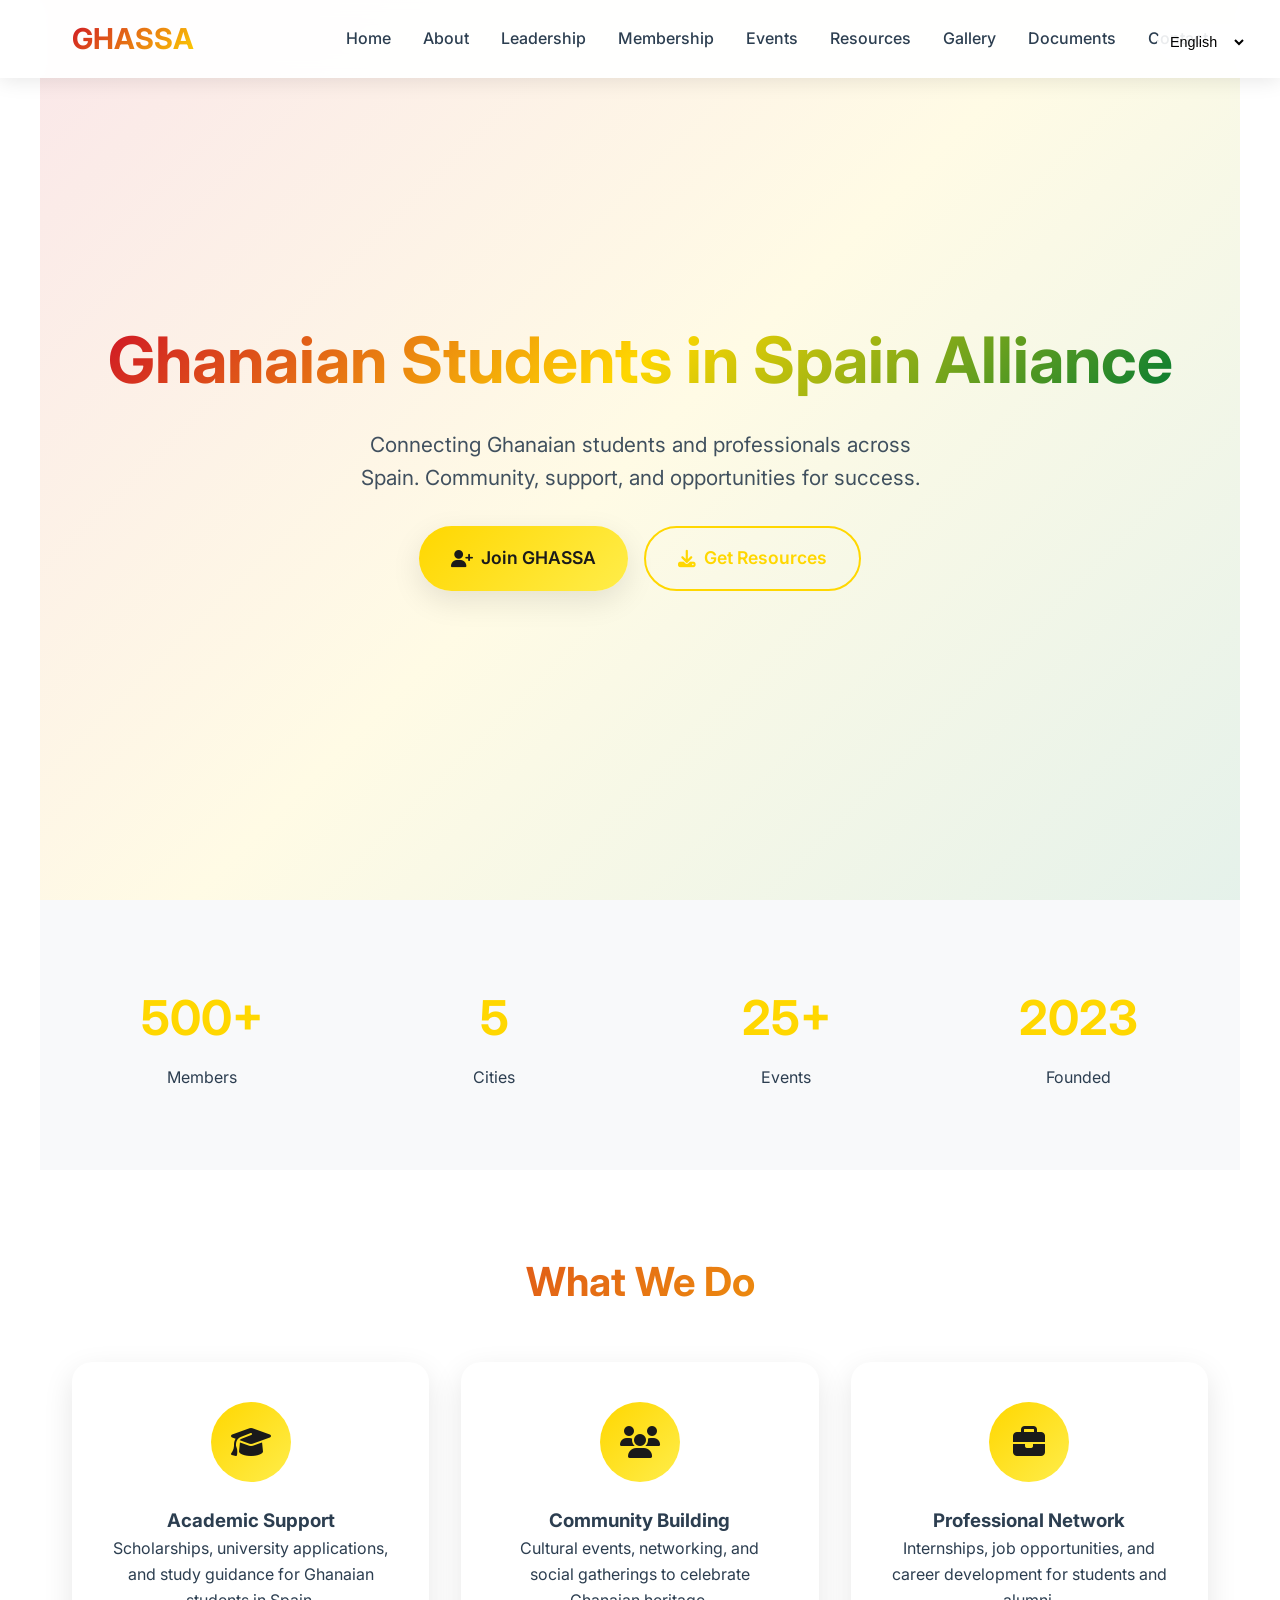
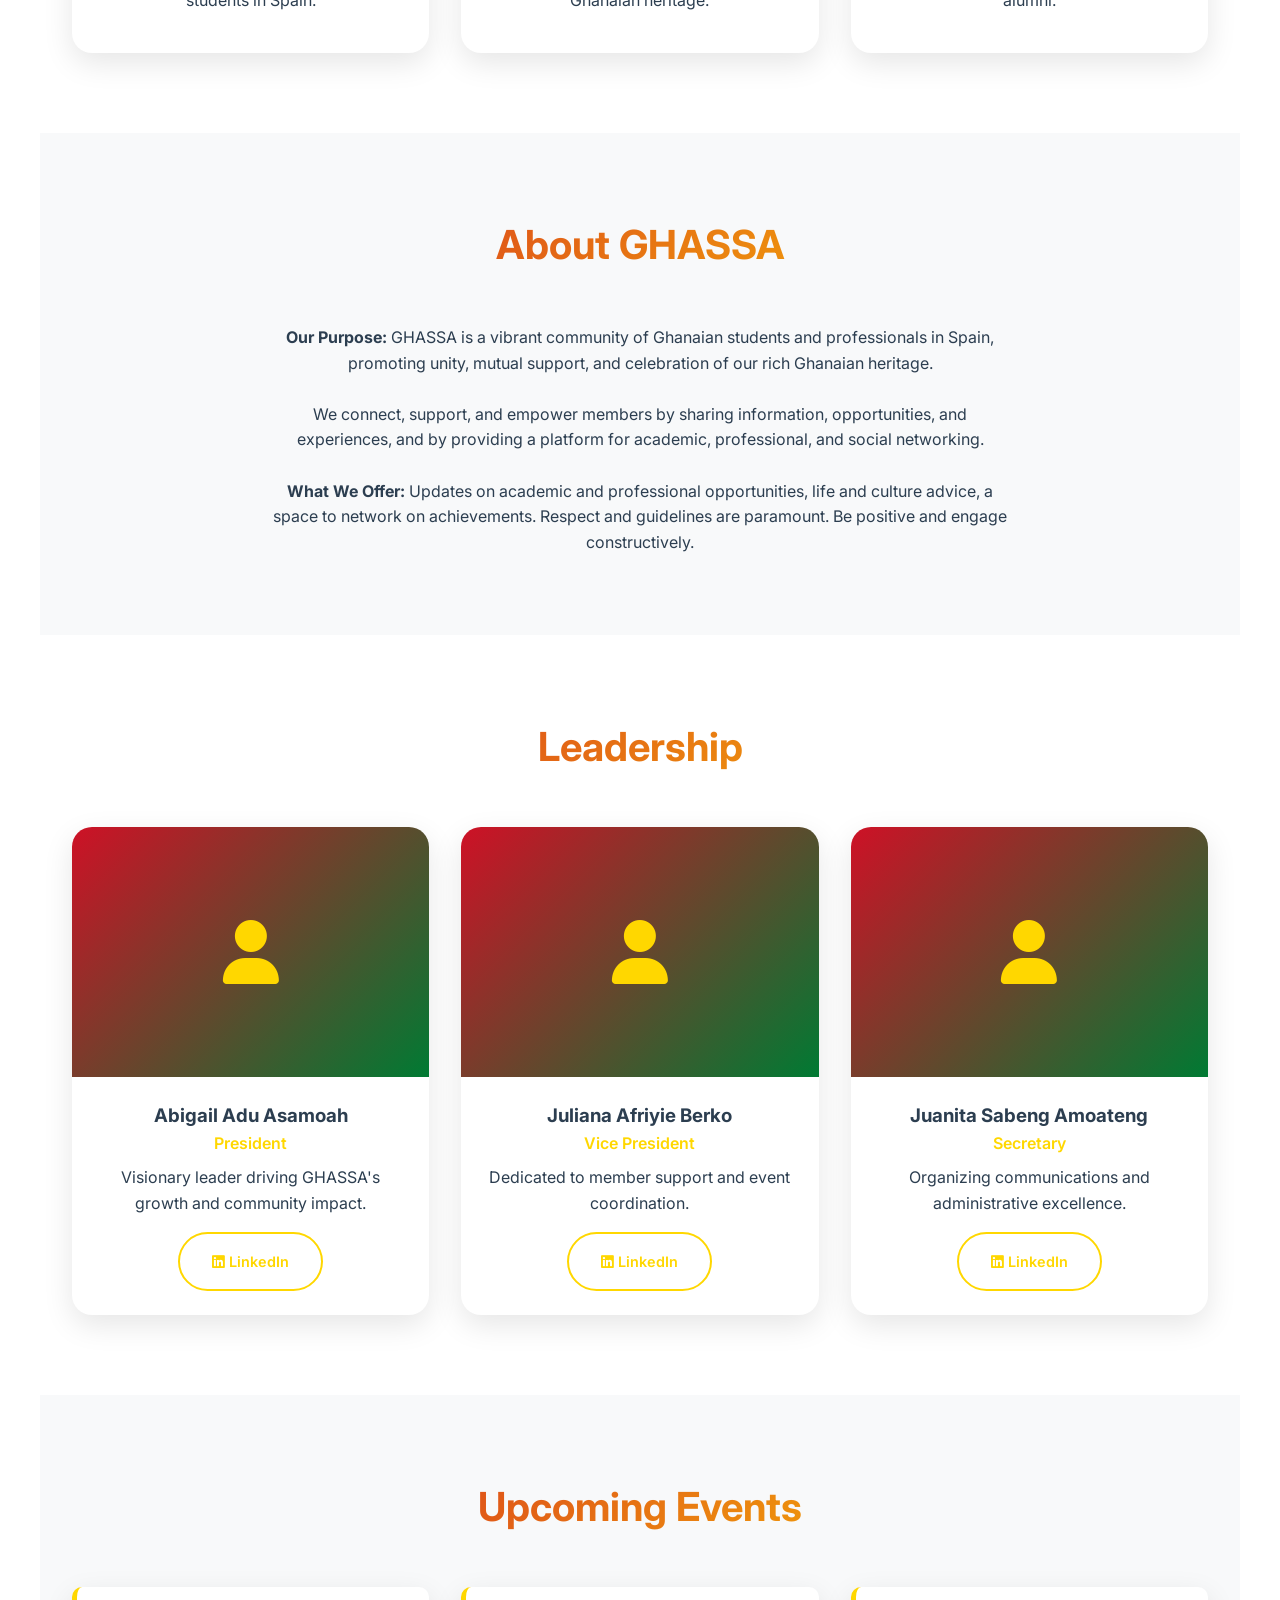
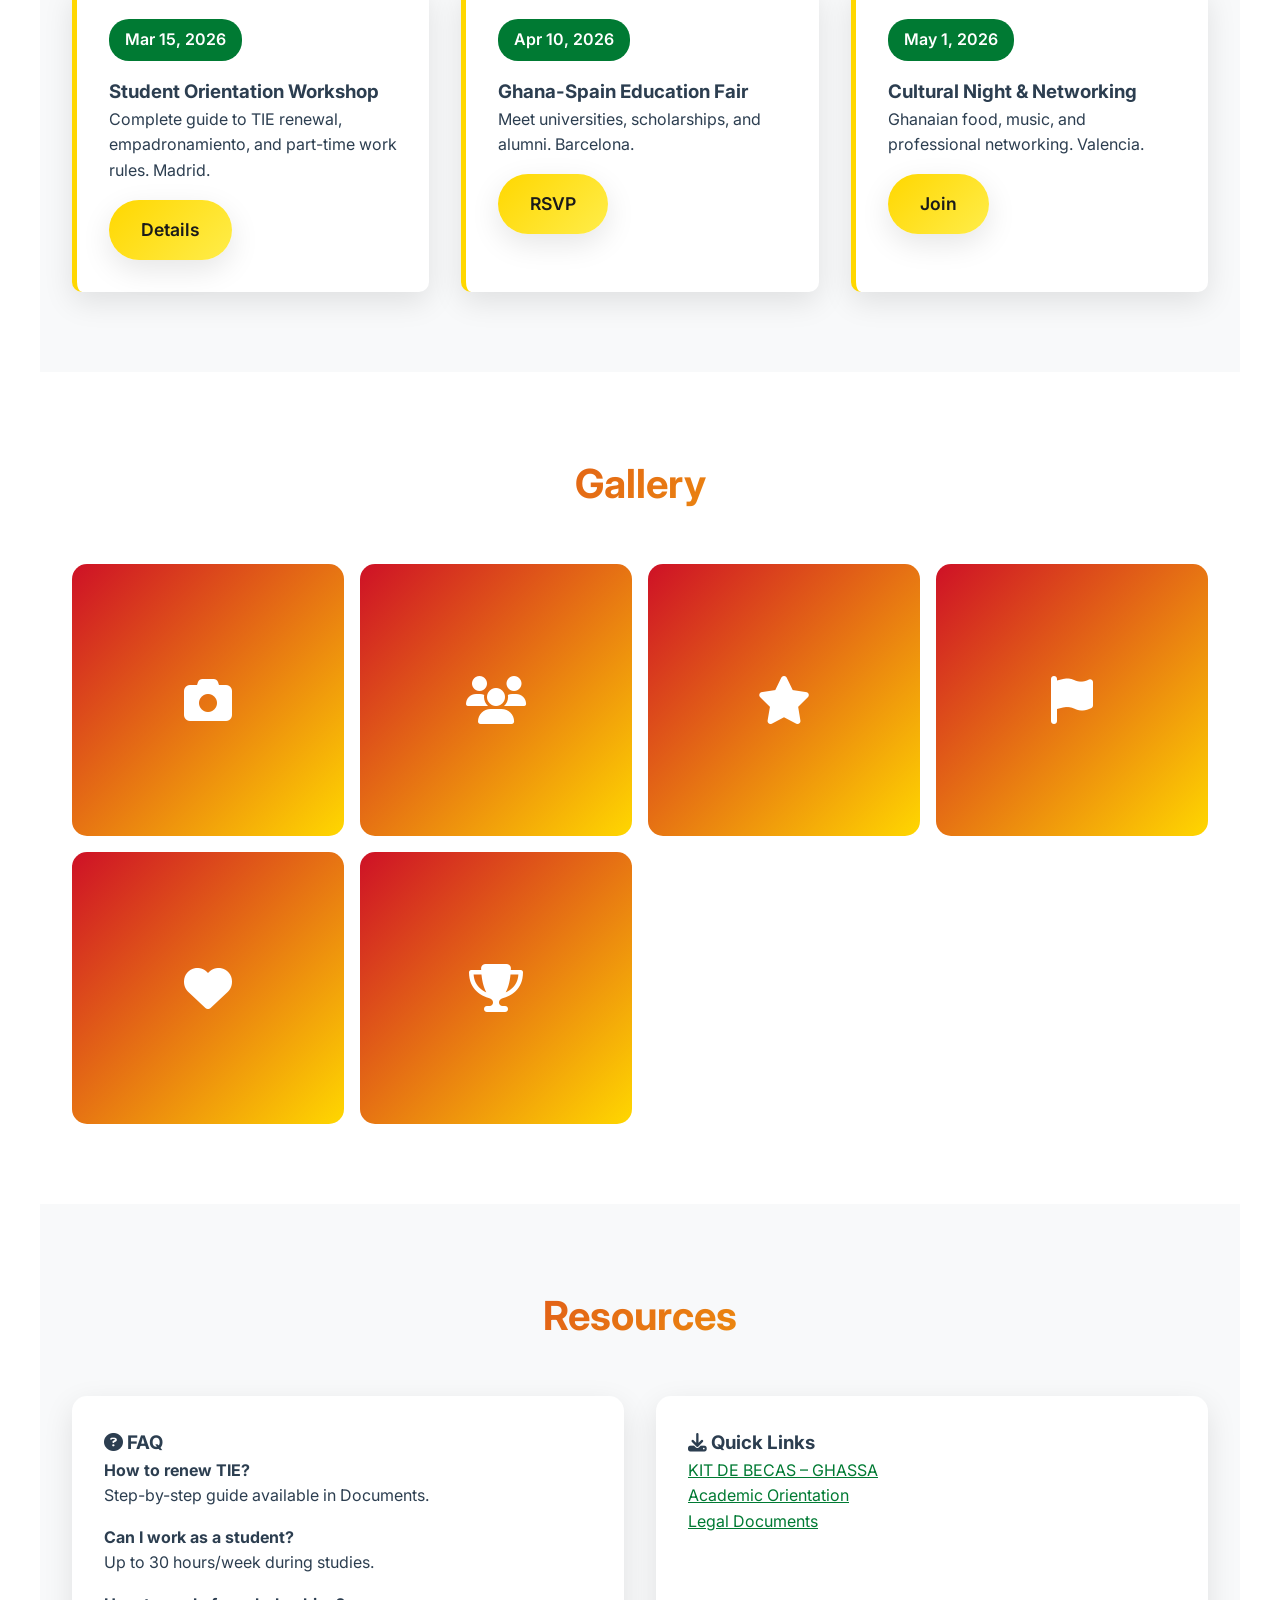
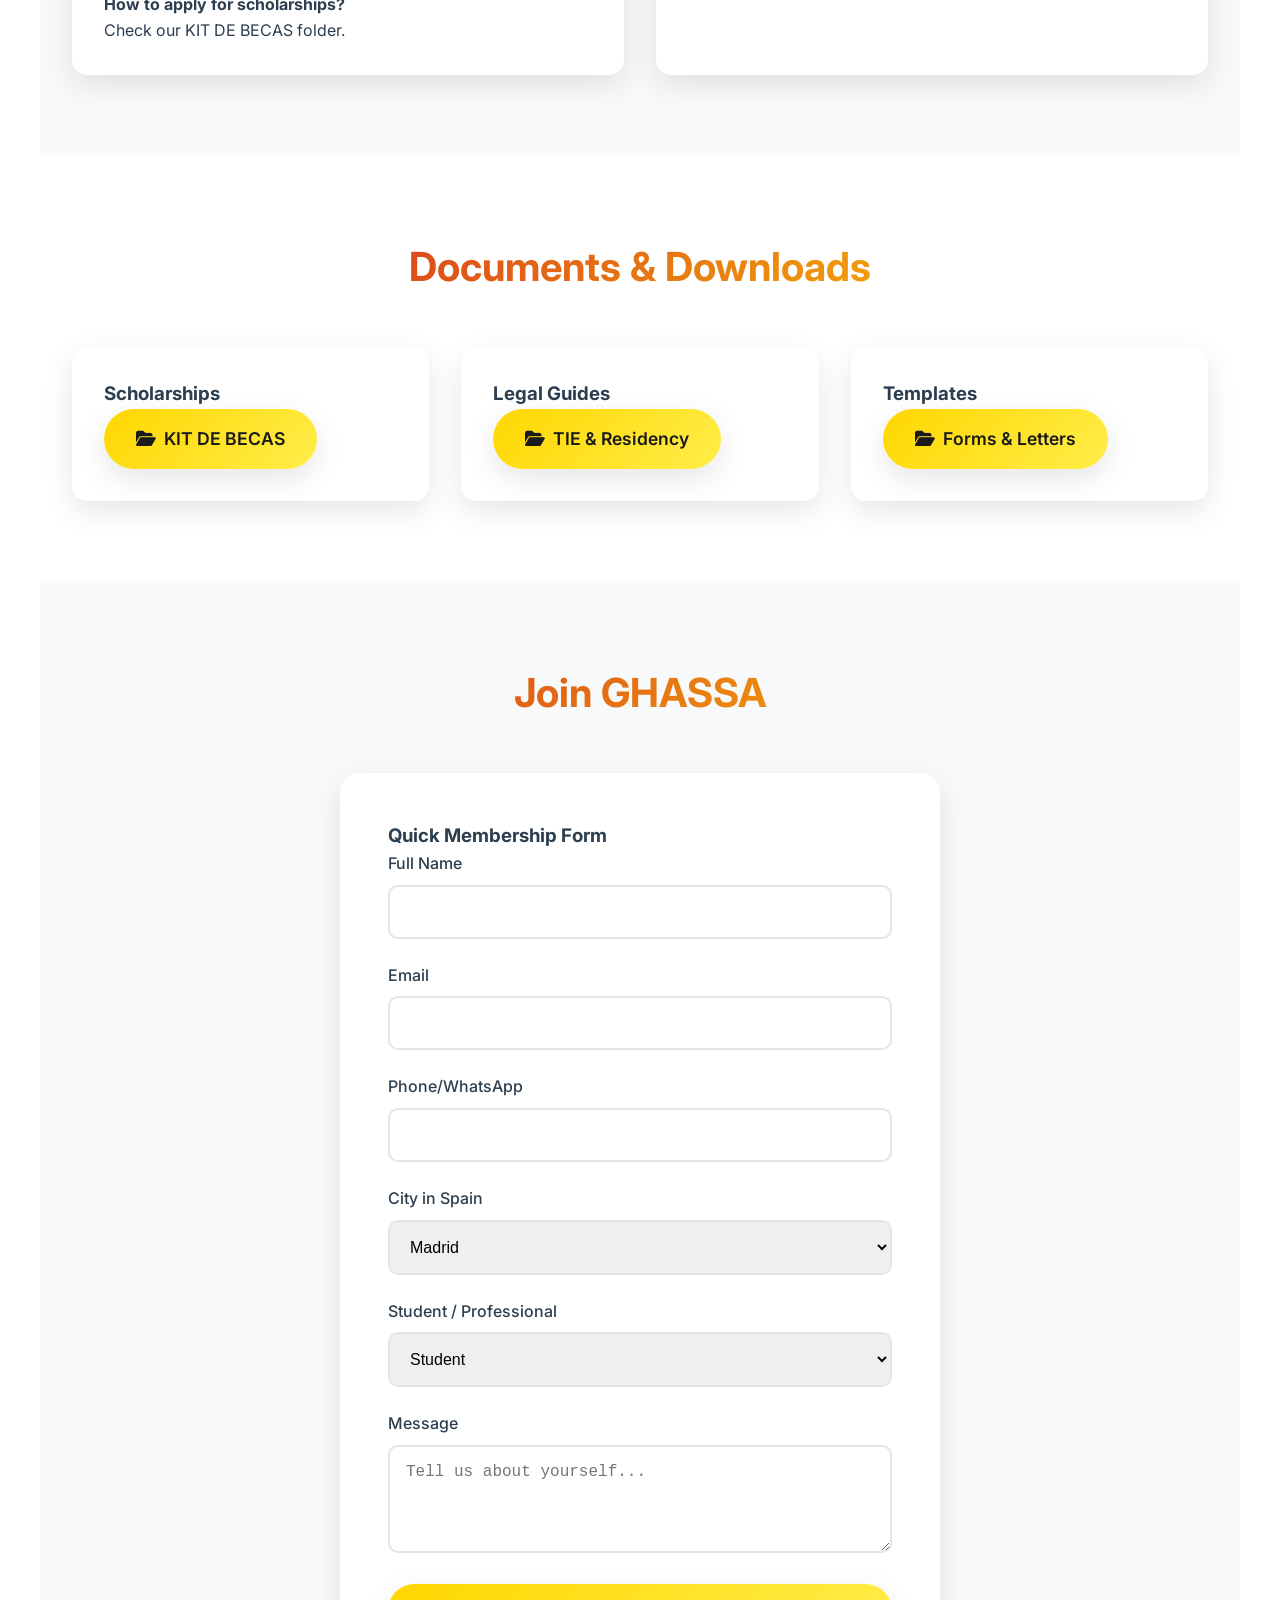
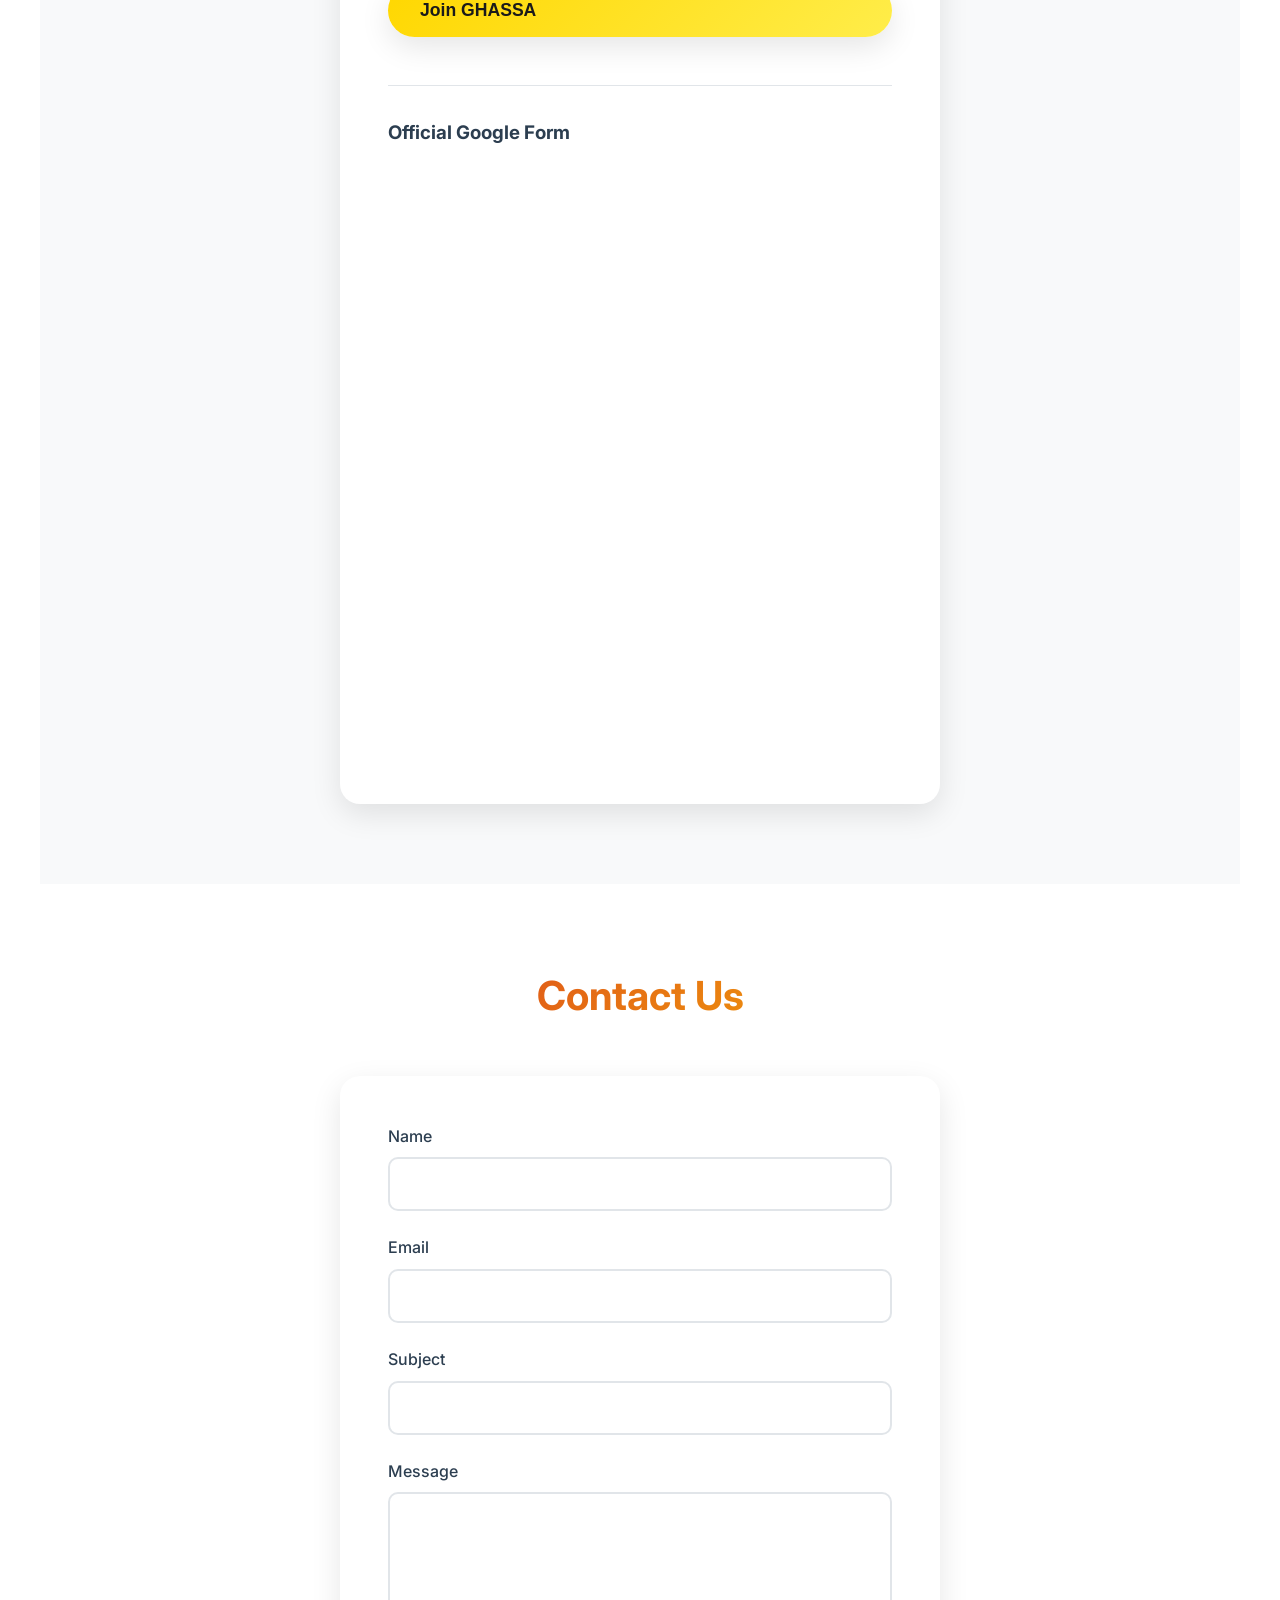
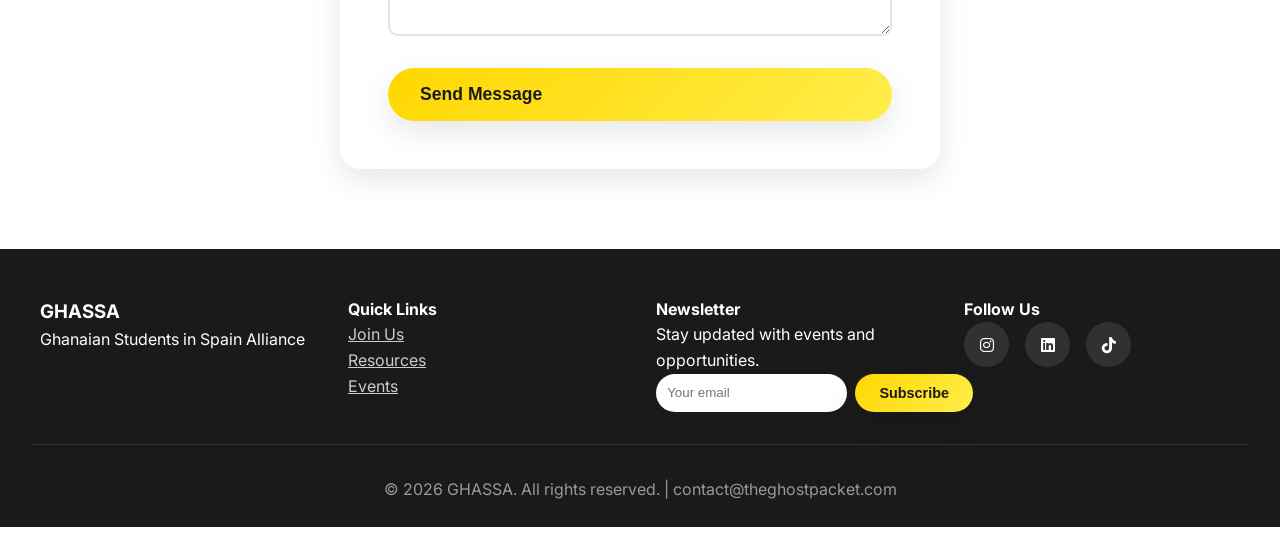
==== index.html @ 3914ee11 "Add initial HTML structure for GHASSA website" ====
<!DOCTYPE html>
<html lang="en">
<head>
    <meta charset="UTF-8">
    <meta name="viewport" content="width=device-width, initial-scale=1.0">
    <title>GHASSA - Ghanaian Students in Spain Alliance</title>
    <link href="https://fonts.googleapis.com/css2?family=Inter:wght@300;400;500;600;700&display=swap" rel="stylesheet">
    <link rel="stylesheet" href="https://cdnjs.cloudflare.com/ajax/libs/font-awesome/6.4.0/css/all.min.css">
    <style>
        :root {
            --ghana-red: #CE1126;
            --ghana-gold: #FFD700;
            --ghana-green: #007A33;
            --dark-bg: #1a1a1a;
            --light-bg: #f8f9fa;
            --text-dark: #2c3e50;
            --text-light: #7f8c8d;
            --white: #ffffff;
            --shadow: 0 10px 30px rgba(0,0,0,0.1);
            --shadow-hover: 0 20px 40px rgba(0,0,0,0.15);
        }

        * {
            margin: 0;
            padding: 0;
            box-sizing: border-box;
        }

        body {
            font-family: 'Inter', sans-serif;
            line-height: 1.6;
            color: var(--text-dark);
            overflow-x: hidden;
        }

        /* Header */
        header {
            background: rgba(255,255,255,0.95);
            backdrop-filter: blur(10px);
            position: fixed;
            top: 0;
            width: 100%;
            z-index: 1000;
            box-shadow: 0 2px 20px rgba(0,0,0,0.1);
            transition: all 0.3s ease;
        }

        nav {
            max-width: 1200px;
            margin: 0 auto;
            padding: 1rem 2rem;
            display: flex;
            justify-content: space-between;
            align-items: center;
        }

        .logo {
            font-size: 1.8rem;
            font-weight: 700;
            background: linear-gradient(135deg, var(--ghana-red), var(--ghana-gold));
            -webkit-background-clip: text;
            -webkit-text-fill-color: transparent;
            background-clip: text;
        }

        .nav-links {
            display: flex;
            list-style: none;
            gap: 2rem;
        }

        .nav-links a {
            text-decoration: none;
            color: var(--text-dark);
            font-weight: 500;
            transition: color 0.3s;
            position: relative;
        }

        .nav-links a:hover {
            color: var(--ghana-gold);
        }

        .nav-links a::after {
            content: '';
            position: absolute;
            width: 0;
            height: 2px;
            bottom: -5px;
            left: 0;
            background: var(--ghana-gold);
            transition: width 0.3s;
        }

        .nav-links a:hover::after {
            width: 100%;
        }

        .hamburger {
            display: none;
            flex-direction: column;
            cursor: pointer;
            gap: 4px;
        }

        .hamburger span {
            width: 25px;
            height: 3px;
            background: var(--ghana-red);
            transition: 0.3s;
        }

        /* Hero */
        .hero {
            height: 100vh;
            background: linear-gradient(135deg, rgba(206,17,38,0.1) 0%, rgba(255,215,0,0.1) 50%, rgba(0,122,51,0.1) 100%),
                        url('data:image/svg+xml,<svg xmlns="http://www.w3.org/2000/svg" viewBox="0 0 100 100"><defs><pattern id="grain" width="100" height="100" patternUnits="userSpaceOnUse"><circle cx="25" cy="25" r="1" fill="rgba(255,255,255,0.1)"/><circle cx="75" cy="75" r="0.5" fill="rgba(255,255,255,0.05)"/></pattern></defs><rect width="100" height="100" fill="url(%23grain)"/></svg>');
            display: flex;
            align-items: center;
            justify-content: center;
            text-align: center;
            padding: 0 2rem;
        }

        .hero-content h1 {
            font-size: clamp(2.5rem, 5vw, 4.5rem);
            font-weight: 700;
            margin-bottom: 1rem;
            background: linear-gradient(135deg, var(--ghana-red), var(--ghana-gold), var(--ghana-green));
            -webkit-background-clip: text;
            -webkit-text-fill-color: transparent;
            background-clip: text;
        }

        .hero-content p {
            font-size: 1.3rem;
            max-width: 600px;
            margin: 0 auto 2rem;
            opacity: 0.9;
        }

        .cta-buttons {
            display: flex;
            gap: 1rem;
            justify-content: center;
            flex-wrap: wrap;
        }

        .btn {
            padding: 1rem 2rem;
            border: none;
            border-radius: 50px;
            font-weight: 600;
            text-decoration: none;
            transition: all 0.3s;
            font-size: 1.1rem;
            display: inline-flex;
            align-items: center;
            gap: 0.5rem;
        }

        .btn-primary {
            background: linear-gradient(135deg, var(--ghana-gold), #ffed4a);
            color: var(--dark-bg);
            box-shadow: var(--shadow);
        }

        .btn-primary:hover {
            transform: translateY(-3px);
            box-shadow: var(--shadow-hover);
        }

        .btn-secondary {
            background: transparent;
            color: var(--ghana-gold);
            border: 2px solid var(--ghana-gold);
        }

        .btn-secondary:hover {
            background: var(--ghana-gold);
            color: var(--dark-bg);
        }

        /* Sections */
        section {
            padding: 5rem 2rem;
            max-width: 1200px;
            margin: 0 auto;
        }

        .section-title {
            text-align: center;
            font-size: 2.5rem;
            margin-bottom: 3rem;
            background: linear-gradient(135deg, var(--ghana-red), var(--ghana-gold));
            -webkit-background-clip: text;
            -webkit-text-fill-color: transparent;
            background-clip: text;
        }

        /* Stats */
        .stats {
            background: var(--light-bg);
            display: grid;
            grid-template-columns: repeat(auto-fit, minmax(200px, 1fr));
            gap: 2rem;
            text-align: center;
        }

        .stat-item h3 {
            font-size: 3rem;
            color: var(--ghana-gold);
            margin-bottom: 0.5rem;
        }

        /* Features grid */
        .features-grid {
            display: grid;
            grid-template-columns: repeat(auto-fit, minmax(300px, 1fr));
            gap: 2rem;
            margin-top: 3rem;
        }

        .feature-card {
            background: white;
            padding: 2.5rem;
            border-radius: 20px;
            box-shadow: var(--shadow);
            text-align: center;
            transition: all 0.3s;
            height: 100%;
        }

        .feature-card:hover {
            transform: translateY(-10px);
            box-shadow: var(--shadow-hover);
        }

        .feature-icon {
            width: 80px;
            height: 80px;
            background: linear-gradient(135deg, var(--ghana-gold), #ffed4a);
            border-radius: 50%;
            display: flex;
            align-items: center;
            justify-content: center;
            margin: 0 auto 1.5rem;
            font-size: 2rem;
            color: var(--dark-bg);
        }

        /* Executives */
        .executives-grid {
            display: grid;
            grid-template-columns: repeat(auto-fit, minmax(250px, 1fr));
            gap: 2rem;
        }

        .executive-card {
            background: white;
            border-radius: 20px;
            overflow: hidden;
            box-shadow: var(--shadow);
            transition: all 0.3s;
            text-align: center;
        }

        .executive-card:hover {
            transform: translateY(-5px);
        }

        .executive-photo {
            width: 100%;
            height: 250px;
            background: linear-gradient(135deg, var(--ghana-red), var(--ghana-green));
            display: flex;
            align-items: center;
            justify-content: center;
            color: var(--ghana-gold);
            font-size: 4rem;
        }

        .executive-info {
            padding: 1.5rem;
        }

        .executive-role {
            color: var(--ghana-gold);
            font-weight: 600;
            margin-bottom: 0.5rem;
        }

        /* Events */
        .events-grid {
            display: grid;
            grid-template-columns: repeat(auto-fit, minmax(350px, 1fr));
            gap: 2rem;
        }

        .event-card {
            background: white;
            border-left: 5px solid var(--ghana-gold);
            padding: 2rem;
            border-radius: 10px;
            box-shadow: var(--shadow);
        }

        .event-date {
            background: var(--ghana-green);
            color: white;
            padding: 0.5rem 1rem;
            border-radius: 20px;
            font-weight: 600;
            display: inline-block;
            margin-bottom: 1rem;
        }

        /* Gallery */
        .gallery-grid {
            display: grid;
            grid-template-columns: repeat(auto-fit, minmax(250px, 1fr));
            gap: 1rem;
        }

        .gallery-item {
            aspect-ratio: 1;
            background: linear-gradient(135deg, var(--ghana-red), var(--ghana-gold));
            border-radius: 15px;
            display: flex;
            align-items: center;
            justify-content: center;
            color: white;
            font-size: 3rem;
            cursor: pointer;
            transition: transform 0.3s;
        }

        .gallery-item:hover {
            transform: scale(1.05);
        }

        /* Forms */
        .form-container {
            max-width: 600px;
            margin: 0 auto;
            background: white;
            padding: 3rem;
            border-radius: 20px;
            box-shadow: var(--shadow);
        }

        .form-group {
            margin-bottom: 1.5rem;
        }

        .form-group label {
            display: block;
            margin-bottom: 0.5rem;
            font-weight: 500;
        }

        .form-group input,
        .form-group select,
        .form-group textarea {
            width: 100%;
            padding: 1rem;
            border: 2px solid #e1e5e9;
            border-radius: 10px;
            font-size: 1rem;
            transition: border-color 0.3s;
        }

        .form-group input:focus,
        .form-group select:focus,
        .form-group textarea:focus {
            outline: none;
            border-color: var(--ghana-gold);
        }

        /* Footer */
        footer {
            background: var(--dark-bg);
            color: var(--white);
            padding: 3rem 2rem 1.5rem;
        }

        .footer-content {
            max-width: 1200px;
            margin: 0 auto;
            display: grid;
            grid-template-columns: repeat(auto-fit, minmax(250px, 1fr));
            gap: 2rem;
            margin-bottom: 2rem;
        }

        .social-links {
            display: flex;
            gap: 1rem;
        }

        .social-links a {
            width: 45px;
            height: 45px;
            background: rgba(255,255,255,0.1);
            border-radius: 50%;
            display: flex;
            align-items: center;
            justify-content: center;
            color: white;
            text-decoration: none;
            transition: all 0.3s;
        }

        .social-links a:hover {
            background: var(--ghana-gold);
            transform: translateY(-3px);
        }

        /* Responsive */
        @media (max-width: 768px) {
            .hamburger {
                display: flex;
            }

            .nav-links {
                position: fixed;
                top: 80px;
                left: -100%;
                width: 100%;
                height: calc(100vh - 80px);
                background: white;
                flex-direction: column;
                justify-content: start;
                align-items: center;
                padding-top: 2rem;
                transition: 0.3s;
            }

            .nav-links.active {
                left: 0;
            }

            .cta-buttons {
                flex-direction: column;
                align-items: center;
            }

            section {
                padding: 3rem 1rem;
            }
        }

        /* Language selector */
        .lang-selector {
            position: absolute;
            right: 2rem;
            top: 1.5rem;
        }

        .lang-selector select {
            background: rgba(255,255,255,0.9);
            border: 1px solid rgba(255,255,255,0.5);
            padding: 0.5rem;
            border-radius: 20px;
            font-size: 0.9rem;
        }
    </style>
</head>
<body>
    <!-- Header -->
    <header>
        <nav>
            <div class="logo">GHASSA</div>
            <ul class="nav-links" id="navLinks">
                <li><a href="#home">Home</a></li>
                <li><a href="#about">About</a></li>
                <li><a href="#leadership">Leadership</a></li>
                <li><a href="#membership">Membership</a></li>
                <li><a href="#events">Events</a></li>
                <li><a href="#resources">Resources</a></li>
                <li><a href="#gallery">Gallery</a></li>
                <li><a href="#documents">Documents</a></li>
                <li><a href="#contact">Contact</a></li>
            </ul>
            <div class="lang-selector">
                <select id="langSelect">
                    <option value="en">English</option>
                    <option value="es">Español</option>
                    <option value="tw">Twi</option>
                </select>
            </div>
            <div class="hamburger" id="hamburger">
                <span></span>
                <span></span>
                <span></span>
            </div>
        </nav>
    </header>

    <!-- Hero -->
    <section id="home" class="hero">
        <div class="hero-content">
            <h1>Ghanaian Students in Spain Alliance</h1>
            <p>Connecting Ghanaian students and professionals across Spain. Community, support, and opportunities for success.</p>
            <div class="cta-buttons">
                <a href="#membership" class="btn btn-primary"><i class="fas fa-user-plus"></i> Join GHASSA</a>
                <a href="#resources" class="btn btn-secondary"><i class="fas fa-download"></i> Get Resources</a>
            </div>
        </div>
    </section>

    <!-- Stats -->
    <section class="stats" id="stats">
        <div class="stat-item">
            <h3>500+</h3>
            <p>Members</p>
        </div>
        <div class="stat-item">
            <h3>5</h3>
            <p>Cities</p>
        </div>
        <div class="stat-item">
            <h3>25+</h3>
            <p>Events</p>
        </div>
        <div class="stat-item">
            <h3>2023</h3>
            <p>Founded</p>
        </div>
    </section>

    <!-- Features -->
    <section id="features">
        <h2 class="section-title">What We Do</h2>
        <div class="features-grid">
            <div class="feature-card">
                <div class="feature-icon"><i class="fas fa-graduation-cap"></i></div>
                <h3>Academic Support</h3>
                <p>Scholarships, university applications, and study guidance for Ghanaian students in Spain.</p>
            </div>
            <div class="feature-card">
                <div class="feature-icon"><i class="fas fa-users"></i></div>
                <h3>Community Building</h3>
                <p>Cultural events, networking, and social gatherings to celebrate Ghanaian heritage.</p>
            </div>
            <div class="feature-card">
                <div class="feature-icon"><i class="fas fa-briefcase"></i></div>
                <h3>Professional Network</h3>
                <p>Internships, job opportunities, and career development for students and alumni.</p>
            </div>
        </div>
    </section>

    <!-- About -->
    <section id="about" style="background: var(--light-bg);">
        <h2 class="section-title">About GHASSA</h2>
        <div style="max-width: 800px; margin: 0 auto; text-align: center; padding: 0 2rem;">
            <p><strong>Our Purpose:</strong> GHASSA is a vibrant community of Ghanaian students and professionals in Spain, promoting unity, mutual support, and celebration of our rich Ghanaian heritage.</p>
            <br>
            <p>We connect, support, and empower members by sharing information, opportunities, and experiences, and by providing a platform for academic, professional, and social networking.</p>
            <br>
            <p><strong>What We Offer:</strong> Updates on academic and professional opportunities, life and culture advice, a space to network on achievements. Respect and guidelines are paramount. Be positive and engage constructively.</p>
        </div>
    </section>

    <!-- Leadership -->
    <section id="leadership">
        <h2 class="section-title">Leadership</h2>
        <div class="executives-grid">
            <div class="executive-card">
                <div class="executive-photo">
                    <i class="fas fa-user"></i>
                </div>
                <div class="executive-info">
                    <h3>Abigail Adu Asamoah</h3>
                    <div class="executive-role">President</div>
                    <p>Visionary leader driving GHASSA's growth and community impact.</p>
                    <a href="https://www.linkedin.com/in/abigail-adu-asamoah/" target="_blank" class="btn btn-secondary" style="font-size: 0.9rem; margin-top: 1rem; display: inline-block;"><i class="fab fa-linkedin"></i> LinkedIn</a>
                </div>
            </div>
            <div class="executive-card">
                <div class="executive-photo">
                    <i class="fas fa-user"></i>
                </div>
                <div class="executive-info">
                    <h3>Juliana Afriyie Berko</h3>
                    <div class="executive-role">Vice President</div>
                    <p>Dedicated to member support and event coordination.</p>
                    <a href="https://www.linkedin.com/in/juliana-afriyie-berko-074701247/" target="_blank" class="btn btn-secondary" style="font-size: 0.9rem; margin-top: 1rem; display: inline-block;"><i class="fab fa-linkedin"></i> LinkedIn</a>
                </div>
            </div>
            <div class="executive-card">
                <div class="executive-photo">
                    <i class="fas fa-user"></i>
                </div>
                <div class="executive-info">
                    <h3>Juanita Sabeng Amoateng</h3>
                    <div class="executive-role">Secretary</div>
                    <p>Organizing communications and administrative excellence.</p>
                    <a href="https://www.linkedin.com/in/juanita-sabeng-amoateng-8b5999339/" target="_blank" class="btn btn-secondary" style="font-size: 0.9rem; margin-top: 1rem; display: inline-block;"><i class="fab fa-linkedin"></i> LinkedIn</a>
                </div>
            </div>
            <!-- Add 3 more cards here when you provide details -->
        </div>
    </section>

    <!-- Upcoming Events -->
    <section id="events" style="background: var(--light-bg);">
        <h2 class="section-title">Upcoming Events</h2>
        <div class="events-grid">
            <div class="event-card">
                <div class="event-date">Mar 15, 2026</div>
                <h3>Student Orientation Workshop</h3>
                <p>Complete guide to TIE renewal, empadronamiento, and part-time work rules. Madrid.</p>
                <a href="#" class="btn btn-primary" style="margin-top: 1rem;">Details</a>
            </div>
            <div class="event-card">
                <div class="event-date">Apr 10, 2026</div>
                <h3>Ghana-Spain Education Fair</h3>
                <p>Meet universities, scholarships, and alumni. Barcelona.</p>
                <a href="#" class="btn btn-primary" style="margin-top: 1rem;">RSVP</a>
            </div>
            <div class="event-card">
                <div class="event-date">May 1, 2026</div>
                <h3>Cultural Night & Networking</h3>
                <p>Ghanaian food, music, and professional networking. Valencia.</p>
                <a href="#" class="btn btn-primary" style="margin-top: 1rem;">Join</a>
            </div>
        </div>
    </section>

    <!-- Gallery -->
    <section id="gallery">
        <h2 class="section-title">Gallery</h2>
        <div class="gallery-grid">
            <div class="gallery-item"><i class="fas fa-camera"></i></div>
            <div class="gallery-item"><i class="fas fa-users"></i></div>
            <div class="gallery-item"><i class="fas fa-star"></i></div>
            <div class="gallery-item"><i class="fas fa-flag"></i></div>
            <div class="gallery-item"><i class="fas fa-heart"></i></div>
            <div class="gallery-item"><i class="fas fa-trophy"></i></div>
        </div>
    </section>

    <!-- Resources -->
    <section id="resources" style="background: var(--light-bg);">
        <h2 class="section-title">Resources</h2>
        <div style="display: grid; grid-template-columns: repeat(auto-fit, minmax(300px, 1fr)); gap: 2rem;">
            <div style="background: white; padding: 2rem; border-radius: 15px; box-shadow: var(--shadow);">
                <h3><i class="fas fa-question-circle"></i> FAQ</h3>
                <ul style="list-style: none; padding: 0;">
                    <li style="margin-bottom: 1rem;"><strong>How to renew TIE?</strong><br>Step-by-step guide available in Documents.</li>
                    <li style="margin-bottom: 1rem;"><strong>Can I work as a student?</strong><br>Up to 30 hours/week during studies.</li>
                    <li><strong>How to apply for scholarships?</strong><br>Check our KIT DE BECAS folder.</li>
                </ul>
            </div>
            <div style="background: white; padding: 2rem; border-radius: 15px; box-shadow: var(--shadow);">
                <h3><i class="fas fa-download"></i> Quick Links</h3>
                <ul style="list-style: none; padding: 0;">
                    <li><a href="https://drive.google.com/drive/folders/..." target="_blank" style="color: var(--ghana-green);">KIT DE BECAS – GHASSA</a></li>
                    <li><a href="https://drive.google.com/drive/folders/..." target="_blank" style="color: var(--ghana-green);">Academic Orientation</a></li>
                    <li><a href="#" style="color: var(--ghana-green);">Legal Documents</a></li>
                </ul>
            </div>
        </div>
    </section>

    <!-- Documents -->
    <section id="documents">
        <h2 class="section-title">Documents & Downloads</h2>
        <div style="display: grid; grid-template-columns: repeat(auto-fit, minmax(300px, 1fr)); gap: 2rem;">
            <div style="background: white; padding: 2rem; border-radius: 15px; box-shadow: var(--shadow);">
                <h3>Scholarships</h3>
                <a href="#" class="btn btn-primary"><i class="fas fa-folder-open"></i> KIT DE BECAS</a>
            </div>
            <div style="background: white; padding: 2rem; border-radius: 15px; box-shadow: var(--shadow);">
                <h3>Legal Guides</h3>
                <a href="#" class="btn btn-primary"><i class="fas fa-folder-open"></i> TIE & Residency</a>
            </div>
            <div style="background: white; padding: 2rem; border-radius: 15px; box-shadow: var(--shadow);">
                <h3>Templates</h3>
                <a href="#" class="btn btn-primary"><i class="fas fa-folder-open"></i> Forms & Letters</a>
            </div>
        </div>
    </section>

    <!-- Membership -->
    <section id="membership" style="background: var(--light-bg);">
        <h2 class="section-title">Join GHASSA</h2>
        <div class="form-container">
            <h3>Quick Membership Form</h3>
            <form id="membershipForm">
                <div class="form-group">
                    <label>Full Name</label>
                    <input type="text" name="name" required>
                </div>
                <div class="form-group">
                    <label>Email</label>
                    <input type="email" name="email" required>
                </div>
                <div class="form-group">
                    <label>Phone/WhatsApp</label>
                    <input type="tel" name="phone">
                </div>
                <div class="form-group">
                    <label>City in Spain</label>
                    <select name="city">
                        <option>Madrid</option>
                        <option>Barcelona</option>
                        <option>Valencia</option>
                        <option>Sevilla</option>
                        <option>Other</option>
                    </select>
                </div>
                <div class="form-group">
                    <label>Student / Professional</label>
                    <select name="status">
                        <option>Student</option>
                        <option>Professional</option>
                        <option>Alumni</option>
                    </select>
                </div>
                <div class="form-group">
                    <label>Message</label>
                    <textarea rows="4" name="message" placeholder="Tell us about yourself..."></textarea>
                </div>
                <button type="submit" class="btn btn-primary" style="width: 100%;">Join GHASSA</button>
            </form>

            <div style="margin-top: 3rem; padding-top: 2rem; border-top: 1px solid #e1e5e9;">
                <h3>Official Google Form</h3>
                <iframe src="https://docs.google.com/forms/d/e/YOUR_FORM_ID/viewform?embedded=true" width="100%" height="600" frameborder="0" marginheight="0" marginwidth="0">Loading…</iframe>
            </div>
        </div>
    </section>

    <!-- Contact -->
    <section id="contact">
        <h2 class="section-title">Contact Us</h2>
        <div class="form-container">
            <form id="contactForm">
                <div class="form-group">
                    <label>Name</label>
                    <input type="text" name="name" required>
                </div>
                <div class="form-group">
                    <label>Email</label>
                    <input type="email" name="email" required>
                </div>
                <div class="form-group">
                    <label>Subject</label>
                    <input type="text" name="subject" required>
                </div>
                <div class="form-group">
                    <label>Message</label>
                    <textarea rows="6" name="message" required></textarea>
                </div>
                <button type="submit" class="btn btn-primary" style="width: 100%;">Send Message</button>
            </form>
        </div>
    </section>

    <!-- Footer -->
    <footer>
        <div class="footer-content">
            <div>
                <h3>GHASSA</h3>
                <p>Ghanaian Students in Spain Alliance</p>
            </div>
            <div>
                <h4>Quick Links</h4>
                <ul style="list-style: none;">
                    <li><a href="#membership" style="color: #ccc;">Join Us</a></li>
                    <li><a href="#resources" style="color: #ccc;">Resources</a></li>
                    <li><a href="#events" style="color: #ccc;">Events</a></li>
                </ul>
            </div>
            <div>
                <h4>Newsletter</h4>
                <p>Stay updated with events and opportunities.</p>
                <form style="display: flex; gap: 0.5rem;">
                    <input type="email" placeholder="Your email" style="flex: 1; padding: 0.7rem; border-radius: 25px; border: none;">
                    <button type="submit" class="btn btn-primary" style="padding: 0.7rem 1.5rem; font-size: 0.9rem;">Subscribe</button>
                </form>
            </div>
            <div>
                <h4>Follow Us</h4>
                <div class="social-links">
                    <a href="https://instagram.com/ghassa.es" target="_blank"><i class="fab fa-instagram"></i></a>
                    <a href="https://linkedin.com/company/ghassa" target="_blank"><i class="fab fa-linkedin"></i></a>
                    <a href="https://tiktok.com/@ghassa.es" target="_blank"><i class="fab fa-tiktok"></i></a>
                </div>
            </div>
        </div>
        <div style="text-align: center; padding-top: 2rem; border-top: 1px solid rgba(255,255,255,0.1); color: #999;">
            <p>&copy; 2026 GHASSA. All rights reserved. | contact@theghostpacket.com</p>
        </div>
    </footer>

    <script>
        // Mobile menu toggle
        const hamburger = document.getElementById('hamburger');
        const navLinks = document.getElementById('navLinks');

        hamburger.addEventListener('click', () => {
            navLinks.classList.toggle('active');
        });

        // Smooth scrolling
        document.querySelectorAll('a[href^="#"]').forEach(anchor => {
            anchor.addEventListener('click', function (e) {
                e.preventDefault();
                const target = document.querySelector(this.getAttribute('href'));
                if (target) {
                    target.scrollIntoView({
                        behavior: 'smooth',
                        block: 'start'
                    });
                }
                navLinks.classList.remove('active');
            });
        });

        // Form submissions (demo - shows alert, later connect to EmailJS)
        document.getElementById('membershipForm').addEventListener('submit', function(e) {
            e.preventDefault();
            alert('Thank you for joining GHASSA! We\'ll contact you soon at ' + this.email.value);
            this.reset();
        });

        document.getElementById('contactForm').addEventListener('submit', function(e) {
            e.preventDefault();
            alert('Message sent to contact@theghostpacket.com! We\'ll reply within 48 hours.');
            this.reset();
        });

        // Newsletter demo
        document.querySelector('footer form').addEventListener('submit', function(e) {
            e.preventDefault();
            alert('Subscribed to GHASSA newsletter!');
            this.querySelector('input[type="email"]').value = '';
        });

        // Header scroll effect
        window.addEventListener('scroll', () => {
            const header = document.querySelector('header');
            if (window.scrollY > 100) {
                header.style.background = 'rgba(255,255,255,0.98)';
            } else {
                header.style.background = 'rgba(255,255,255,0.95)';
            }
        });

        // Gallery lightbox (simple demo)
        document.querySelectorAll('.gallery-item').forEach(item => {
            item.addEventListener('click', function() {
                alert('Photo gallery coming soon! Add your images here.');
            });
        });
    </script>
</body>
</html>
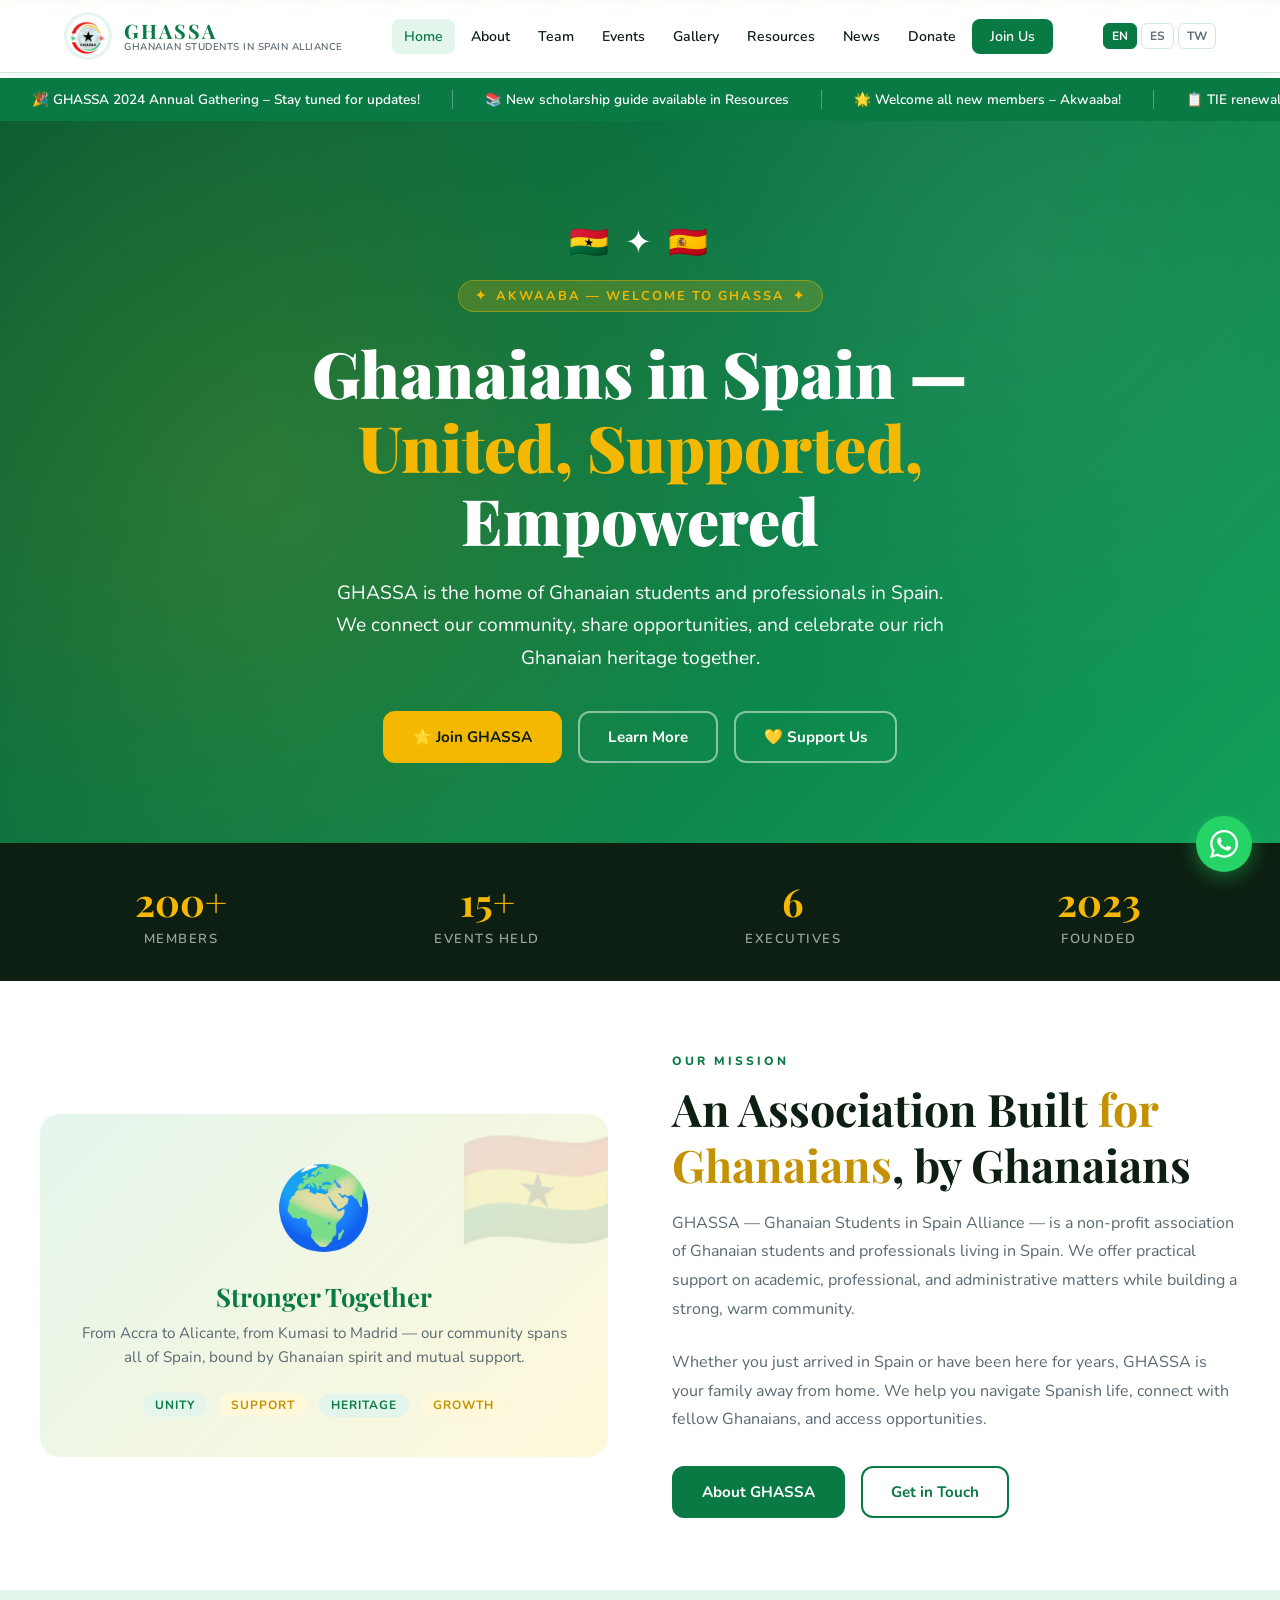
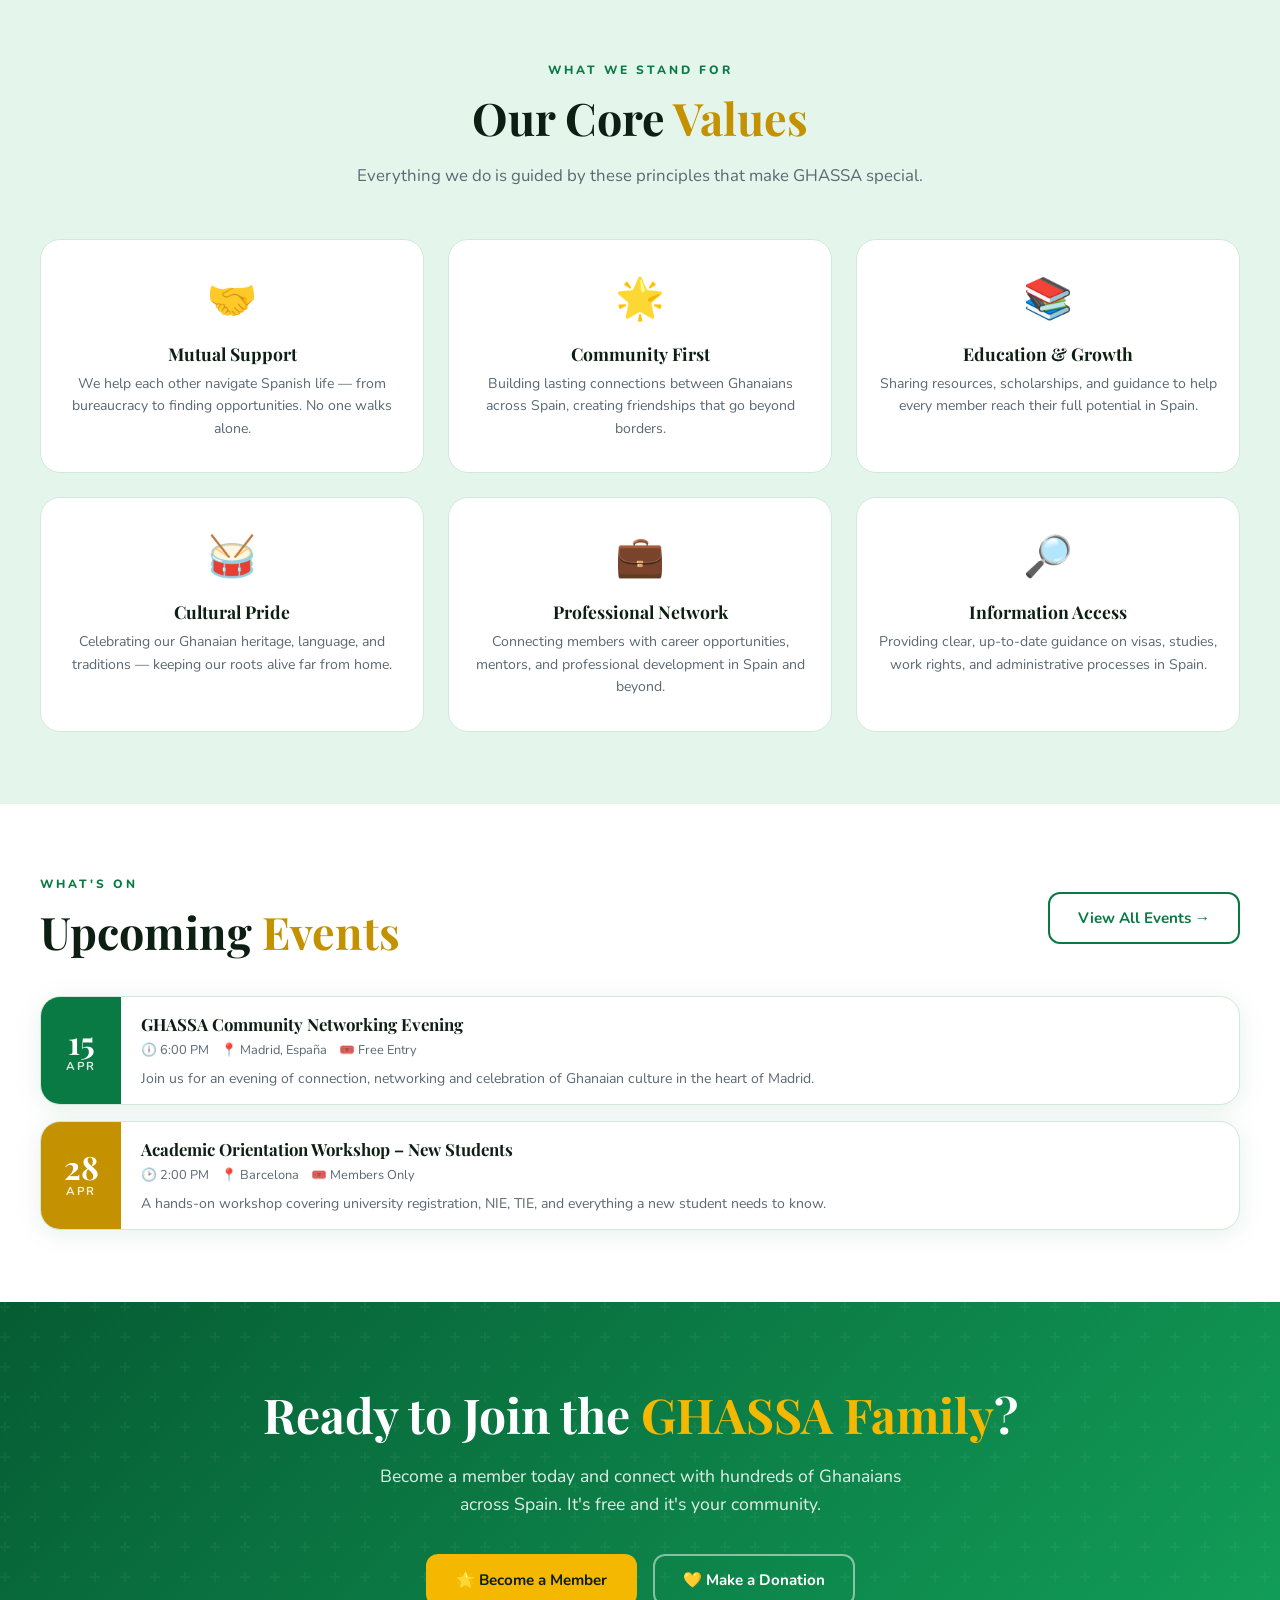
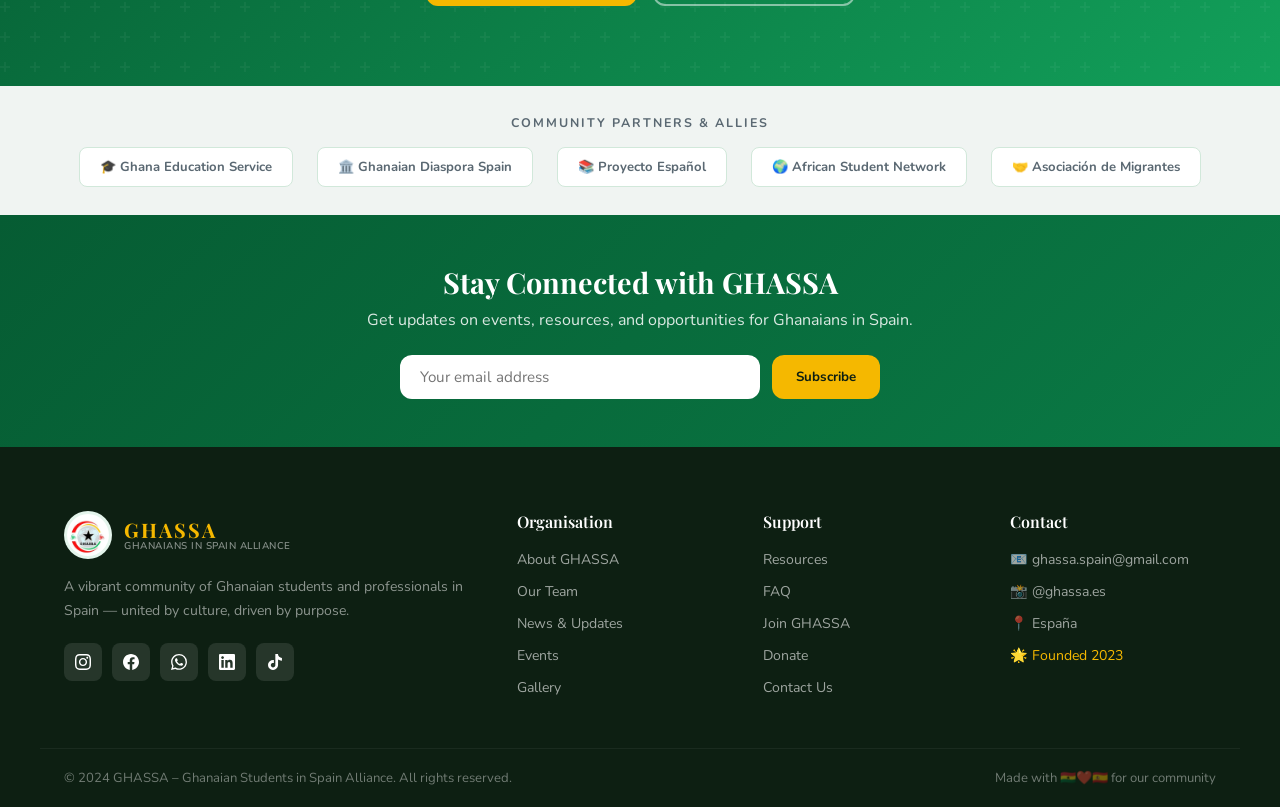
==== commit bf7ba157: "Add files via upload" ====
--- a/index.html
+++ b/index.html
@@ -1,862 +1,358 @@
 <!DOCTYPE html>
 <html lang="en">
 <head>
-    <meta charset="UTF-8">
-    <meta name="viewport" content="width=device-width, initial-scale=1.0">
-    <title>GHASSA - Ghanaian Students in Spain Alliance</title>
-    <link href="https://fonts.googleapis.com/css2?family=Inter:wght@300;400;500;600;700&display=swap" rel="stylesheet">
-    <link rel="stylesheet" href="https://cdnjs.cloudflare.com/ajax/libs/font-awesome/6.4.0/css/all.min.css">
-    <style>
-        :root {
-            --ghana-red: #CE1126;
-            --ghana-gold: #FFD700;
-            --ghana-green: #007A33;
-            --dark-bg: #1a1a1a;
-            --light-bg: #f8f9fa;
-            --text-dark: #2c3e50;
-            --text-light: #7f8c8d;
-            --white: #ffffff;
-            --shadow: 0 10px 30px rgba(0,0,0,0.1);
-            --shadow-hover: 0 20px 40px rgba(0,0,0,0.15);
-        }
-
-        * {
-            margin: 0;
-            padding: 0;
-            box-sizing: border-box;
-        }
-
-        body {
-            font-family: 'Inter', sans-serif;
-            line-height: 1.6;
-            color: var(--text-dark);
-            overflow-x: hidden;
-        }
-
-        /* Header */
-        header {
-            background: rgba(255,255,255,0.95);
-            backdrop-filter: blur(10px);
-            position: fixed;
-            top: 0;
-            width: 100%;
-            z-index: 1000;
-            box-shadow: 0 2px 20px rgba(0,0,0,0.1);
-            transition: all 0.3s ease;
-        }
-
-        nav {
-            max-width: 1200px;
-            margin: 0 auto;
-            padding: 1rem 2rem;
-            display: flex;
-            justify-content: space-between;
-            align-items: center;
-        }
-
-        .logo {
-            font-size: 1.8rem;
-            font-weight: 700;
-            background: linear-gradient(135deg, var(--ghana-red), var(--ghana-gold));
-            -webkit-background-clip: text;
-            -webkit-text-fill-color: transparent;
-            background-clip: text;
-        }
-
-        .nav-links {
-            display: flex;
-            list-style: none;
-            gap: 2rem;
-        }
-
-        .nav-links a {
-            text-decoration: none;
-            color: var(--text-dark);
-            font-weight: 500;
-            transition: color 0.3s;
-            position: relative;
-        }
-
-        .nav-links a:hover {
-            color: var(--ghana-gold);
-        }
-
-        .nav-links a::after {
-            content: '';
-            position: absolute;
-            width: 0;
-            height: 2px;
-            bottom: -5px;
-            left: 0;
-            background: var(--ghana-gold);
-            transition: width 0.3s;
-        }
-
-        .nav-links a:hover::after {
-            width: 100%;
-        }
-
-        .hamburger {
-            display: none;
-            flex-direction: column;
-            cursor: pointer;
-            gap: 4px;
-        }
-
-        .hamburger span {
-            width: 25px;
-            height: 3px;
-            background: var(--ghana-red);
-            transition: 0.3s;
-        }
-
-        /* Hero */
-        .hero {
-            height: 100vh;
-            background: linear-gradient(135deg, rgba(206,17,38,0.1) 0%, rgba(255,215,0,0.1) 50%, rgba(0,122,51,0.1) 100%),
-                        url('data:image/svg+xml,<svg xmlns="http://www.w3.org/2000/svg" viewBox="0 0 100 100"><defs><pattern id="grain" width="100" height="100" patternUnits="userSpaceOnUse"><circle cx="25" cy="25" r="1" fill="rgba(255,255,255,0.1)"/><circle cx="75" cy="75" r="0.5" fill="rgba(255,255,255,0.05)"/></pattern></defs><rect width="100" height="100" fill="url(%23grain)"/></svg>');
-            display: flex;
-            align-items: center;
-            justify-content: center;
-            text-align: center;
-            padding: 0 2rem;
-        }
-
-        .hero-content h1 {
-            font-size: clamp(2.5rem, 5vw, 4.5rem);
-            font-weight: 700;
-            margin-bottom: 1rem;
-            background: linear-gradient(135deg, var(--ghana-red), var(--ghana-gold), var(--ghana-green));
-            -webkit-background-clip: text;
-            -webkit-text-fill-color: transparent;
-            background-clip: text;
-        }
-
-        .hero-content p {
-            font-size: 1.3rem;
-            max-width: 600px;
-            margin: 0 auto 2rem;
-            opacity: 0.9;
-        }
-
-        .cta-buttons {
-            display: flex;
-            gap: 1rem;
-            justify-content: center;
-            flex-wrap: wrap;
-        }
-
-        .btn {
-            padding: 1rem 2rem;
-            border: none;
-            border-radius: 50px;
-            font-weight: 600;
-            text-decoration: none;
-            transition: all 0.3s;
-            font-size: 1.1rem;
-            display: inline-flex;
-            align-items: center;
-            gap: 0.5rem;
-        }
-
-        .btn-primary {
-            background: linear-gradient(135deg, var(--ghana-gold), #ffed4a);
-            color: var(--dark-bg);
-            box-shadow: var(--shadow);
-        }
-
-        .btn-primary:hover {
-            transform: translateY(-3px);
-            box-shadow: var(--shadow-hover);
-        }
-
-        .btn-secondary {
-            background: transparent;
-            color: var(--ghana-gold);
-            border: 2px solid var(--ghana-gold);
-        }
-
-        .btn-secondary:hover {
-            background: var(--ghana-gold);
-            color: var(--dark-bg);
-        }
-
-        /* Sections */
-        section {
-            padding: 5rem 2rem;
-            max-width: 1200px;
-            margin: 0 auto;
-        }
-
-        .section-title {
-            text-align: center;
-            font-size: 2.5rem;
-            margin-bottom: 3rem;
-            background: linear-gradient(135deg, var(--ghana-red), var(--ghana-gold));
-            -webkit-background-clip: text;
-            -webkit-text-fill-color: transparent;
-            background-clip: text;
-        }
-
-        /* Stats */
-        .stats {
-            background: var(--light-bg);
-            display: grid;
-            grid-template-columns: repeat(auto-fit, minmax(200px, 1fr));
-            gap: 2rem;
-            text-align: center;
-        }
-
-        .stat-item h3 {
-            font-size: 3rem;
-            color: var(--ghana-gold);
-            margin-bottom: 0.5rem;
-        }
-
-        /* Features grid */
-        .features-grid {
-            display: grid;
-            grid-template-columns: repeat(auto-fit, minmax(300px, 1fr));
-            gap: 2rem;
-            margin-top: 3rem;
-        }
-
-        .feature-card {
-            background: white;
-            padding: 2.5rem;
-            border-radius: 20px;
-            box-shadow: var(--shadow);
-            text-align: center;
-            transition: all 0.3s;
-            height: 100%;
-        }
-
-        .feature-card:hover {
-            transform: translateY(-10px);
-            box-shadow: var(--shadow-hover);
-        }
-
-        .feature-icon {
-            width: 80px;
-            height: 80px;
-            background: linear-gradient(135deg, var(--ghana-gold), #ffed4a);
-            border-radius: 50%;
-            display: flex;
-            align-items: center;
-            justify-content: center;
-            margin: 0 auto 1.5rem;
-            font-size: 2rem;
-            color: var(--dark-bg);
-        }
-
-        /* Executives */
-        .executives-grid {
-            display: grid;
-            grid-template-columns: repeat(auto-fit, minmax(250px, 1fr));
-            gap: 2rem;
-        }
-
-        .executive-card {
-            background: white;
-            border-radius: 20px;
-            overflow: hidden;
-            box-shadow: var(--shadow);
-            transition: all 0.3s;
-            text-align: center;
-        }
-
-        .executive-card:hover {
-            transform: translateY(-5px);
-        }
-
-        .executive-photo {
-            width: 100%;
-            height: 250px;
-            background: linear-gradient(135deg, var(--ghana-red), var(--ghana-green));
-            display: flex;
-            align-items: center;
-            justify-content: center;
-            color: var(--ghana-gold);
-            font-size: 4rem;
-        }
-
-        .executive-info {
-            padding: 1.5rem;
-        }
-
-        .executive-role {
-            color: var(--ghana-gold);
-            font-weight: 600;
-            margin-bottom: 0.5rem;
-        }
-
-        /* Events */
-        .events-grid {
-            display: grid;
-            grid-template-columns: repeat(auto-fit, minmax(350px, 1fr));
-            gap: 2rem;
-        }
-
-        .event-card {
-            background: white;
-            border-left: 5px solid var(--ghana-gold);
-            padding: 2rem;
-            border-radius: 10px;
-            box-shadow: var(--shadow);
-        }
-
-        .event-date {
-            background: var(--ghana-green);
-            color: white;
-            padding: 0.5rem 1rem;
-            border-radius: 20px;
-            font-weight: 600;
-            display: inline-block;
-            margin-bottom: 1rem;
-        }
-
-        /* Gallery */
-        .gallery-grid {
-            display: grid;
-            grid-template-columns: repeat(auto-fit, minmax(250px, 1fr));
-            gap: 1rem;
-        }
-
-        .gallery-item {
-            aspect-ratio: 1;
-            background: linear-gradient(135deg, var(--ghana-red), var(--ghana-gold));
-            border-radius: 15px;
-            display: flex;
-            align-items: center;
-            justify-content: center;
-            color: white;
-            font-size: 3rem;
-            cursor: pointer;
-            transition: transform 0.3s;
-        }
-
-        .gallery-item:hover {
-            transform: scale(1.05);
-        }
-
-        /* Forms */
-        .form-container {
-            max-width: 600px;
-            margin: 0 auto;
-            background: white;
-            padding: 3rem;
-            border-radius: 20px;
-            box-shadow: var(--shadow);
-        }
-
-        .form-group {
-            margin-bottom: 1.5rem;
-        }
-
-        .form-group label {
-            display: block;
-            margin-bottom: 0.5rem;
-            font-weight: 500;
-        }
-
-        .form-group input,
-        .form-group select,
-        .form-group textarea {
-            width: 100%;
-            padding: 1rem;
-            border: 2px solid #e1e5e9;
-            border-radius: 10px;
-            font-size: 1rem;
-            transition: border-color 0.3s;
-        }
-
-        .form-group input:focus,
-        .form-group select:focus,
-        .form-group textarea:focus {
-            outline: none;
-            border-color: var(--ghana-gold);
-        }
-
-        /* Footer */
-        footer {
-            background: var(--dark-bg);
-            color: var(--white);
-            padding: 3rem 2rem 1.5rem;
-        }
-
-        .footer-content {
-            max-width: 1200px;
-            margin: 0 auto;
-            display: grid;
-            grid-template-columns: repeat(auto-fit, minmax(250px, 1fr));
-            gap: 2rem;
-            margin-bottom: 2rem;
-        }
-
-        .social-links {
-            display: flex;
-            gap: 1rem;
-        }
-
-        .social-links a {
-            width: 45px;
-            height: 45px;
-            background: rgba(255,255,255,0.1);
-            border-radius: 50%;
-            display: flex;
-            align-items: center;
-            justify-content: center;
-            color: white;
-            text-decoration: none;
-            transition: all 0.3s;
-        }
-
-        .social-links a:hover {
-            background: var(--ghana-gold);
-            transform: translateY(-3px);
-        }
-
-        /* Responsive */
-        @media (max-width: 768px) {
-            .hamburger {
-                display: flex;
-            }
-
-            .nav-links {
-                position: fixed;
-                top: 80px;
-                left: -100%;
-                width: 100%;
-                height: calc(100vh - 80px);
-                background: white;
-                flex-direction: column;
-                justify-content: start;
-                align-items: center;
-                padding-top: 2rem;
-                transition: 0.3s;
-            }
-
-            .nav-links.active {
-                left: 0;
-            }
-
-            .cta-buttons {
-                flex-direction: column;
-                align-items: center;
-            }
-
-            section {
-                padding: 3rem 1rem;
-            }
-        }
-
-        /* Language selector */
-        .lang-selector {
-            position: absolute;
-            right: 2rem;
-            top: 1.5rem;
-        }
-
-        .lang-selector select {
-            background: rgba(255,255,255,0.9);
-            border: 1px solid rgba(255,255,255,0.5);
-            padding: 0.5rem;
-            border-radius: 20px;
-            font-size: 0.9rem;
-        }
-    </style>
+  <meta charset="UTF-8">
+  <meta name="viewport" content="width=device-width, initial-scale=1.0">
+  <title>GHASSA – Ghanaian Students in Spain Alliance</title>
+  <meta name="description" content="GHASSA connects Ghanaian students and professionals in Spain. Unity, support, and celebration of Ghanaian heritage.">
+  <link rel="stylesheet" href="ghassa.css">
+  <style>
+    /* Home-specific extras */
+    .home-hero { padding: 100px 24px 80px; }
+    .hero-flags { font-size: 2rem; margin-bottom: 16px; letter-spacing: 4px; }
+
+    .mission-section { background: white; }
+    .mission-grid {
+      display: grid;
+      grid-template-columns: 1fr 1fr;
+      gap: 64px;
+      align-items: center;
+    }
+    .mission-visual {
+      background: linear-gradient(135deg, var(--green-light), var(--gold-light));
+      border-radius: var(--radius-lg);
+      padding: 40px;
+      text-align: center;
+      position: relative;
+      overflow: hidden;
+    }
+    .mission-visual::before {
+      content: '🇬🇭';
+      font-size: 8rem;
+      position: absolute;
+      top: -10px; right: -10px;
+      opacity: 0.12;
+    }
+    .mission-visual-icon { font-size: 5rem; margin-bottom: 16px; }
+    .mission-visual h3 {
+      font-family: var(--font-head);
+      font-size: 1.6rem;
+      color: var(--green);
+      margin-bottom: 8px;
+    }
+    .mission-visual p { color: var(--gray); font-size: 0.95rem; line-height: 1.6; }
+
+    .values-grid {
+      display: grid;
+      grid-template-columns: repeat(3, 1fr);
+      gap: 24px;
+    }
+    .value-card {
+      text-align: center;
+      padding: 32px 20px;
+      background: white;
+      border-radius: var(--radius-lg);
+      border: 1px solid var(--border);
+      transition: all .3s;
+    }
+    .value-card:hover {
+      border-color: var(--green);
+      transform: translateY(-4px);
+      box-shadow: var(--shadow);
+    }
+    .value-icon { font-size: 2.5rem; margin-bottom: 16px; }
+    .value-card h3 {
+      font-family: var(--font-head);
+      font-size: 1.1rem;
+      color: var(--dark);
+      margin-bottom: 8px;
+    }
+    .value-card p { font-size: 0.88rem; color: var(--gray); line-height: 1.6; }
+
+    .news-ticker {
+      background: var(--green);
+      color: white;
+      padding: 12px 0;
+      overflow: hidden;
+    }
+    .ticker-inner {
+      display: flex;
+      align-items: center;
+      gap: 0;
+      animation: ticker 30s linear infinite;
+      white-space: nowrap;
+    }
+    .ticker-inner span {
+      font-size: 0.85rem;
+      font-weight: 600;
+      padding: 0 32px;
+      border-right: 1px solid rgba(255,255,255,0.3);
+    }
+    @keyframes ticker {
+      from { transform: translateX(0); }
+      to { transform: translateX(-50%); }
+    }
+
+    .join-cta {
+      background: linear-gradient(135deg, var(--green-dark) 0%, var(--green-mid) 100%);
+      padding: 80px 24px;
+      text-align: center;
+      color: white;
+      position: relative;
+      overflow: hidden;
+    }
+    .join-cta::before {
+      content: '';
+      position: absolute; inset: 0;
+      background: url("data:image/svg+xml,%3Csvg width='60' height='60' viewBox='0 0 60 60' xmlns='http://www.w3.org/2000/svg'%3E%3Cg fill='none' fill-rule='evenodd'%3E%3Cg fill='%23ffffff' fill-opacity='0.04'%3E%3Cpath d='M36 34v-4h-2v4h-4v2h4v4h2v-4h4v-2h-4zm0-30V0h-2v4h-4v2h4v4h2V6h4V4h-4zM6 34v-4H4v4H0v2h4v4h2v-4h4v-2H6zM6 4V0H4v4H0v2h4v4h2V6h4V4H6z'/%3E%3C/g%3E%3C/g%3E%3C/svg%3E");
+    }
+    .join-cta h2 {
+      font-family: var(--font-head);
+      font-size: clamp(2rem, 4vw, 3rem);
+      margin-bottom: 16px;
+      position: relative;
+    }
+    .join-cta p {
+      font-size: 1.1rem;
+      opacity: 0.88;
+      max-width: 540px;
+      margin: 0 auto 36px;
+      position: relative;
+      line-height: 1.6;
+    }
+    .join-cta .hero-btns { position: relative; }
+
+    .partners-strip {
+      background: var(--light-gray);
+      padding: 28px 24px;
+      text-align: center;
+    }
+    .partners-strip p {
+      font-size: 0.78rem;
+      font-weight: 700;
+      letter-spacing: 2px;
+      text-transform: uppercase;
+      color: var(--gray);
+      margin-bottom: 16px;
+    }
+    .partner-logos { display: flex; gap: 24px; justify-content: center; flex-wrap: wrap; align-items: center; }
+    .partner-logo {
+      background: white;
+      border: 1px solid var(--border);
+      border-radius: 8px;
+      padding: 10px 20px;
+      font-size: 0.82rem;
+      font-weight: 700;
+      color: var(--gray);
+    }
+
+    @media (max-width: 768px) {
+      .mission-grid { grid-template-columns: 1fr; gap: 32px; }
+      .values-grid { grid-template-columns: 1fr; }
+    }
+  </style>
 </head>
 <body>
-    <!-- Header -->
-    <header>
-        <nav>
-            <div class="logo">GHASSA</div>
-            <ul class="nav-links" id="navLinks">
-                <li><a href="#home">Home</a></li>
-                <li><a href="#about">About</a></li>
-                <li><a href="#leadership">Leadership</a></li>
-                <li><a href="#membership">Membership</a></li>
-                <li><a href="#events">Events</a></li>
-                <li><a href="#resources">Resources</a></li>
-                <li><a href="#gallery">Gallery</a></li>
-                <li><a href="#documents">Documents</a></li>
-                <li><a href="#contact">Contact</a></li>
-            </ul>
-            <div class="lang-selector">
-                <select id="langSelect">
-                    <option value="en">English</option>
-                    <option value="es">Español</option>
-                    <option value="tw">Twi</option>
-                </select>
+<div class="page-wrap">
+
+  <!-- NEWS TICKER -->
+  <div class="news-ticker">
+    <div class="ticker-inner">
+      <span>🎉 GHASSA 2024 Annual Gathering – Stay tuned for updates!</span>
+      <span>📚 New scholarship guide available in Resources</span>
+      <span>🌟 Welcome all new members – Akwaaba!</span>
+      <span>📋 TIE renewal guide updated – check Resources section</span>
+      <span>🎉 GHASSA 2024 Annual Gathering – Stay tuned for updates!</span>
+      <span>📚 New scholarship guide available in Resources</span>
+      <span>🌟 Welcome all new members – Akwaaba!</span>
+      <span>📋 TIE renewal guide updated – check Resources section</span>
+    </div>
+  </div>
+
+  <!-- HERO -->
+  <section class="hero hero-bg">
+    <div class="hero-pattern"></div>
+    <div class="hero-content home-hero">
+      <div class="hero-flags fade-up">🇬🇭 ✦ 🇪🇸</div>
+      <div class="hero-badge fade-up-1">
+        <span>✦</span> Akwaaba — Welcome to GHASSA <span>✦</span>
+      </div>
+      <h1 class="fade-up-2">
+        Ghanaians in Spain —<br>
+        <span class="gold">United, Supported,</span><br>
+        Empowered
+      </h1>
+      <p class="fade-up-3">
+        GHASSA is the home of Ghanaian students and professionals in Spain. We connect our community, share opportunities, and celebrate our rich Ghanaian heritage together.
+      </p>
+      <div class="hero-btns fade-up-4">
+        <a href="membership.html" class="btn btn-primary">🌟 Join GHASSA</a>
+        <a href="about.html" class="btn btn-outline">Learn More</a>
+        <a href="donate.html" class="btn btn-outline">💛 Support Us</a>
+      </div>
+    </div>
+  </section>
+
+  <!-- STATS BAR -->
+  <div class="stats-bar">
+    <div class="stats-inner">
+      <div class="stat-item">
+        <span class="stat-num" data-count="200" data-suffix="+">0+</span>
+        <span class="stat-label">Members</span>
+      </div>
+      <div class="stat-item">
+        <span class="stat-num" data-count="15" data-suffix="+">0+</span>
+        <span class="stat-label">Events Held</span>
+      </div>
+      <div class="stat-item">
+        <span class="stat-num" data-count="6">0</span>
+        <span class="stat-label">Executives</span>
+      </div>
+      <div class="stat-item">
+        <span class="stat-num" data-count="2023">0</span>
+        <span class="stat-label">Founded</span>
+      </div>
+    </div>
+  </div>
+
+  <!-- MISSION SECTION -->
+  <section class="section mission-section">
+    <div class="container">
+      <div class="mission-grid">
+        <div class="mission-visual fade-up">
+          <div class="mission-visual-icon">🌍</div>
+          <h3>Stronger Together</h3>
+          <p>From Accra to Alicante, from Kumasi to Madrid — our community spans all of Spain, bound by Ghanaian spirit and mutual support.</p>
+          <div style="margin-top:24px; display:flex; gap:12px; justify-content:center; flex-wrap:wrap;">
+            <span class="tag tag-green">Unity</span>
+            <span class="tag tag-gold">Support</span>
+            <span class="tag tag-green">Heritage</span>
+            <span class="tag tag-gold">Growth</span>
+          </div>
+        </div>
+        <div>
+          <div class="section-label">Our Mission</div>
+          <h2 class="section-title">An Association Built <span class="gold">for Ghanaians</span>, by Ghanaians</h2>
+          <p style="color:var(--gray);line-height:1.8;margin-bottom:24px;">
+            GHASSA — Ghanaian Students in Spain Alliance — is a non-profit association of Ghanaian students and professionals living in Spain. We offer practical support on academic, professional, and administrative matters while building a strong, warm community.
+          </p>
+          <p style="color:var(--gray);line-height:1.8;margin-bottom:32px;">
+            Whether you just arrived in Spain or have been here for years, GHASSA is your family away from home. We help you navigate Spanish life, connect with fellow Ghanaians, and access opportunities.
+          </p>
+          <div style="display:flex;gap:16px;flex-wrap:wrap;">
+            <a href="about.html" class="btn btn-green">About GHASSA</a>
+            <a href="contact.html" class="btn btn-ghost">Get in Touch</a>
+          </div>
+        </div>
+      </div>
+    </div>
+  </section>
+
+  <!-- VALUES -->
+  <section class="section bg-green-light">
+    <div class="container">
+      <div class="section-header centered">
+        <div class="section-label">What We Stand For</div>
+        <h2 class="section-title">Our Core <span class="gold">Values</span></h2>
+        <p class="section-subtitle">Everything we do is guided by these principles that make GHASSA special.</p>
+      </div>
+      <div class="values-grid">
+        <div class="value-card fade-up-1">
+          <div class="value-icon">🤝</div>
+          <h3>Mutual Support</h3>
+          <p>We help each other navigate Spanish life — from bureaucracy to finding opportunities. No one walks alone.</p>
+        </div>
+        <div class="value-card fade-up-2">
+          <div class="value-icon">🌟</div>
+          <h3>Community First</h3>
+          <p>Building lasting connections between Ghanaians across Spain, creating friendships that go beyond borders.</p>
+        </div>
+        <div class="value-card fade-up-3">
+          <div class="value-icon">📚</div>
+          <h3>Education & Growth</h3>
+          <p>Sharing resources, scholarships, and guidance to help every member reach their full potential in Spain.</p>
+        </div>
+        <div class="value-card fade-up-1">
+          <div class="value-icon">🥁</div>
+          <h3>Cultural Pride</h3>
+          <p>Celebrating our Ghanaian heritage, language, and traditions — keeping our roots alive far from home.</p>
+        </div>
+        <div class="value-card fade-up-2">
+          <div class="value-icon">💼</div>
+          <h3>Professional Network</h3>
+          <p>Connecting members with career opportunities, mentors, and professional development in Spain and beyond.</p>
+        </div>
+        <div class="value-card fade-up-3">
+          <div class="value-icon">🔎</div>
+          <h3>Information Access</h3>
+          <p>Providing clear, up-to-date guidance on visas, studies, work rights, and administrative processes in Spain.</p>
+        </div>
+      </div>
+    </div>
+  </section>
+
+  <!-- UPCOMING EVENT PREVIEW -->
+  <section class="section" style="background:white;">
+    <div class="container">
+      <div style="display:flex;align-items:center;justify-content:space-between;flex-wrap:wrap;gap:16px;margin-bottom:36px;">
+        <div>
+          <div class="section-label">What's On</div>
+          <h2 class="section-title" style="margin-bottom:0;">Upcoming <span class="gold">Events</span></h2>
+        </div>
+        <a href="events.html" class="btn btn-ghost">View All Events →</a>
+      </div>
+      <div style="display:grid;gap:16px;">
+        <div class="event-card">
+          <div class="event-date-block"><span class="day">15</span><span class="month">Apr</span></div>
+          <div class="event-info">
+            <h3>GHASSA Community Networking Evening</h3>
+            <div class="event-meta">
+              <span>🕕 6:00 PM</span>
+              <span>📍 Madrid, España</span>
+              <span>🎟️ Free Entry</span>
             </div>
-            <div class="hamburger" id="hamburger">
-                <span></span>
-                <span></span>
-                <span></span>
+            <p style="font-size:0.88rem;color:var(--gray);">Join us for an evening of connection, networking and celebration of Ghanaian culture in the heart of Madrid.</p>
+          </div>
+        </div>
+        <div class="event-card">
+          <div class="event-date-block" style="background:var(--gold-dark);"><span class="day">28</span><span class="month">Apr</span></div>
+          <div class="event-info">
+            <h3>Academic Orientation Workshop – New Students</h3>
+            <div class="event-meta">
+              <span>🕑 2:00 PM</span>
+              <span>📍 Barcelona</span>
+              <span>🎟️ Members Only</span>
             </div>
-        </nav>
-    </header>
-
-    <!-- Hero -->
-    <section id="home" class="hero">
-        <div class="hero-content">
-            <h1>Ghanaian Students in Spain Alliance</h1>
-            <p>Connecting Ghanaian students and professionals across Spain. Community, support, and opportunities for success.</p>
-            <div class="cta-buttons">
-                <a href="#membership" class="btn btn-primary"><i class="fas fa-user-plus"></i> Join GHASSA</a>
-                <a href="#resources" class="btn btn-secondary"><i class="fas fa-download"></i> Get Resources</a>
-            </div>
-        </div>
-    </section>
-
-    <!-- Stats -->
-    <section class="stats" id="stats">
-        <div class="stat-item">
-            <h3>500+</h3>
-            <p>Members</p>
-        </div>
-        <div class="stat-item">
-            <h3>5</h3>
-            <p>Cities</p>
-        </div>
-        <div class="stat-item">
-            <h3>25+</h3>
-            <p>Events</p>
-        </div>
-        <div class="stat-item">
-            <h3>2023</h3>
-            <p>Founded</p>
-        </div>
-    </section>
-
-    <!-- Features -->
-    <section id="features">
-        <h2 class="section-title">What We Do</h2>
-        <div class="features-grid">
-            <div class="feature-card">
-                <div class="feature-icon"><i class="fas fa-graduation-cap"></i></div>
-                <h3>Academic Support</h3>
-                <p>Scholarships, university applications, and study guidance for Ghanaian students in Spain.</p>
-            </div>
-            <div class="feature-card">
-                <div class="feature-icon"><i class="fas fa-users"></i></div>
-                <h3>Community Building</h3>
-                <p>Cultural events, networking, and social gatherings to celebrate Ghanaian heritage.</p>
-            </div>
-            <div class="feature-card">
-                <div class="feature-icon"><i class="fas fa-briefcase"></i></div>
-                <h3>Professional Network</h3>
-                <p>Internships, job opportunities, and career development for students and alumni.</p>
-            </div>
-        </div>
-    </section>
-
-    <!-- About -->
-    <section id="about" style="background: var(--light-bg);">
-        <h2 class="section-title">About GHASSA</h2>
-        <div style="max-width: 800px; margin: 0 auto; text-align: center; padding: 0 2rem;">
-            <p><strong>Our Purpose:</strong> GHASSA is a vibrant community of Ghanaian students and professionals in Spain, promoting unity, mutual support, and celebration of our rich Ghanaian heritage.</p>
-            <br>
-            <p>We connect, support, and empower members by sharing information, opportunities, and experiences, and by providing a platform for academic, professional, and social networking.</p>
-            <br>
-            <p><strong>What We Offer:</strong> Updates on academic and professional opportunities, life and culture advice, a space to network on achievements. Respect and guidelines are paramount. Be positive and engage constructively.</p>
-        </div>
-    </section>
-
-    <!-- Leadership -->
-    <section id="leadership">
-        <h2 class="section-title">Leadership</h2>
-        <div class="executives-grid">
-            <div class="executive-card">
-                <div class="executive-photo">
-                    <i class="fas fa-user"></i>
-                </div>
-                <div class="executive-info">
-                    <h3>Abigail Adu Asamoah</h3>
-                    <div class="executive-role">President</div>
-                    <p>Visionary leader driving GHASSA's growth and community impact.</p>
-                    <a href="https://www.linkedin.com/in/abigail-adu-asamoah/" target="_blank" class="btn btn-secondary" style="font-size: 0.9rem; margin-top: 1rem; display: inline-block;"><i class="fab fa-linkedin"></i> LinkedIn</a>
-                </div>
-            </div>
-            <div class="executive-card">
-                <div class="executive-photo">
-                    <i class="fas fa-user"></i>
-                </div>
-                <div class="executive-info">
-                    <h3>Juliana Afriyie Berko</h3>
-                    <div class="executive-role">Vice President</div>
-                    <p>Dedicated to member support and event coordination.</p>
-                    <a href="https://www.linkedin.com/in/juliana-afriyie-berko-074701247/" target="_blank" class="btn btn-secondary" style="font-size: 0.9rem; margin-top: 1rem; display: inline-block;"><i class="fab fa-linkedin"></i> LinkedIn</a>
-                </div>
-            </div>
-            <div class="executive-card">
-                <div class="executive-photo">
-                    <i class="fas fa-user"></i>
-                </div>
-                <div class="executive-info">
-                    <h3>Juanita Sabeng Amoateng</h3>
-                    <div class="executive-role">Secretary</div>
-                    <p>Organizing communications and administrative excellence.</p>
-                    <a href="https://www.linkedin.com/in/juanita-sabeng-amoateng-8b5999339/" target="_blank" class="btn btn-secondary" style="font-size: 0.9rem; margin-top: 1rem; display: inline-block;"><i class="fab fa-linkedin"></i> LinkedIn</a>
-                </div>
-            </div>
-            <!-- Add 3 more cards here when you provide details -->
-        </div>
-    </section>
-
-    <!-- Upcoming Events -->
-    <section id="events" style="background: var(--light-bg);">
-        <h2 class="section-title">Upcoming Events</h2>
-        <div class="events-grid">
-            <div class="event-card">
-                <div class="event-date">Mar 15, 2026</div>
-                <h3>Student Orientation Workshop</h3>
-                <p>Complete guide to TIE renewal, empadronamiento, and part-time work rules. Madrid.</p>
-                <a href="#" class="btn btn-primary" style="margin-top: 1rem;">Details</a>
-            </div>
-            <div class="event-card">
-                <div class="event-date">Apr 10, 2026</div>
-                <h3>Ghana-Spain Education Fair</h3>
-                <p>Meet universities, scholarships, and alumni. Barcelona.</p>
-                <a href="#" class="btn btn-primary" style="margin-top: 1rem;">RSVP</a>
-            </div>
-            <div class="event-card">
-                <div class="event-date">May 1, 2026</div>
-                <h3>Cultural Night & Networking</h3>
-                <p>Ghanaian food, music, and professional networking. Valencia.</p>
-                <a href="#" class="btn btn-primary" style="margin-top: 1rem;">Join</a>
-            </div>
-        </div>
-    </section>
-
-    <!-- Gallery -->
-    <section id="gallery">
-        <h2 class="section-title">Gallery</h2>
-        <div class="gallery-grid">
-            <div class="gallery-item"><i class="fas fa-camera"></i></div>
-            <div class="gallery-item"><i class="fas fa-users"></i></div>
-            <div class="gallery-item"><i class="fas fa-star"></i></div>
-            <div class="gallery-item"><i class="fas fa-flag"></i></div>
-            <div class="gallery-item"><i class="fas fa-heart"></i></div>
-            <div class="gallery-item"><i class="fas fa-trophy"></i></div>
-        </div>
-    </section>
-
-    <!-- Resources -->
-    <section id="resources" style="background: var(--light-bg);">
-        <h2 class="section-title">Resources</h2>
-        <div style="display: grid; grid-template-columns: repeat(auto-fit, minmax(300px, 1fr)); gap: 2rem;">
-            <div style="background: white; padding: 2rem; border-radius: 15px; box-shadow: var(--shadow);">
-                <h3><i class="fas fa-question-circle"></i> FAQ</h3>
-                <ul style="list-style: none; padding: 0;">
-                    <li style="margin-bottom: 1rem;"><strong>How to renew TIE?</strong><br>Step-by-step guide available in Documents.</li>
-                    <li style="margin-bottom: 1rem;"><strong>Can I work as a student?</strong><br>Up to 30 hours/week during studies.</li>
-                    <li><strong>How to apply for scholarships?</strong><br>Check our KIT DE BECAS folder.</li>
-                </ul>
-            </div>
-            <div style="background: white; padding: 2rem; border-radius: 15px; box-shadow: var(--shadow);">
-                <h3><i class="fas fa-download"></i> Quick Links</h3>
-                <ul style="list-style: none; padding: 0;">
-                    <li><a href="https://drive.google.com/drive/folders/..." target="_blank" style="color: var(--ghana-green);">KIT DE BECAS – GHASSA</a></li>
-                    <li><a href="https://drive.google.com/drive/folders/..." target="_blank" style="color: var(--ghana-green);">Academic Orientation</a></li>
-                    <li><a href="#" style="color: var(--ghana-green);">Legal Documents</a></li>
-                </ul>
-            </div>
-        </div>
-    </section>
-
-    <!-- Documents -->
-    <section id="documents">
-        <h2 class="section-title">Documents & Downloads</h2>
-        <div style="display: grid; grid-template-columns: repeat(auto-fit, minmax(300px, 1fr)); gap: 2rem;">
-            <div style="background: white; padding: 2rem; border-radius: 15px; box-shadow: var(--shadow);">
-                <h3>Scholarships</h3>
-                <a href="#" class="btn btn-primary"><i class="fas fa-folder-open"></i> KIT DE BECAS</a>
-            </div>
-            <div style="background: white; padding: 2rem; border-radius: 15px; box-shadow: var(--shadow);">
-                <h3>Legal Guides</h3>
-                <a href="#" class="btn btn-primary"><i class="fas fa-folder-open"></i> TIE & Residency</a>
-            </div>
-            <div style="background: white; padding: 2rem; border-radius: 15px; box-shadow: var(--shadow);">
-                <h3>Templates</h3>
-                <a href="#" class="btn btn-primary"><i class="fas fa-folder-open"></i> Forms & Letters</a>
-            </div>
-        </div>
-    </section>
-
-    <!-- Membership -->
-    <section id="membership" style="background: var(--light-bg);">
-        <h2 class="section-title">Join GHASSA</h2>
-        <div class="form-container">
-            <h3>Quick Membership Form</h3>
-            <form id="membershipForm">
-                <div class="form-group">
-                    <label>Full Name</label>
-                    <input type="text" name="name" required>
-                </div>
-                <div class="form-group">
-                    <label>Email</label>
-                    <input type="email" name="email" required>
-                </div>
-                <div class="form-group">
-                    <label>Phone/WhatsApp</label>
-                    <input type="tel" name="phone">
-                </div>
-                <div class="form-group">
-                    <label>City in Spain</label>
-                    <select name="city">
-                        <option>Madrid</option>
-                        <option>Barcelona</option>
-                        <option>Valencia</option>
-                        <option>Sevilla</option>
-                        <option>Other</option>
-                    </select>
-                </div>
-                <div class="form-group">
-                    <label>Student / Professional</label>
-                    <select name="status">
-                        <option>Student</option>
-                        <option>Professional</option>
-                        <option>Alumni</option>
-                    </select>
-                </div>
-                <div class="form-group">
-                    <label>Message</label>
-                    <textarea rows="4" name="message" placeholder="Tell us about yourself..."></textarea>
-                </div>
-                <button type="submit" class="btn btn-primary" style="width: 100%;">Join GHASSA</button>
-            </form>
-
-            <div style="margin-top: 3rem; padding-top: 2rem; border-top: 1px solid #e1e5e9;">
-                <h3>Official Google Form</h3>
-                <iframe src="https://docs.google.com/forms/d/e/YOUR_FORM_ID/viewform?embedded=true" width="100%" height="600" frameborder="0" marginheight="0" marginwidth="0">Loading…</iframe>
-            </div>
-        </div>
-    </section>
-
-    <!-- Contact -->
-    <section id="contact">
-        <h2 class="section-title">Contact Us</h2>
-        <div class="form-container">
-            <form id="contactForm">
-                <div class="form-group">
-                    <label>Name</label>
-                    <input type="text" name="name" required>
-                </div>
-                <div class="form-group">
-                    <label>Email</label>
-                    <input type="email" name="email" required>
-                </div>
-                <div class="form-group">
-                    <label>Subject</label>
-                    <input type="text" name="subject" required>
-                </div>
-                <div class="form-group">
-                    <label>Message</label>
-                    <textarea rows="6" name="message" required></textarea>
-                </div>
-                <button type="submit" class="btn btn-primary" style="width: 100%;">Send Message</button>
-            </form>
-        </div>
-    </section>
-
-    <!-- Footer -->
-    <footer>
-        <div class="footer-content">
-            <div>
-                <h3>GHASSA</h3>
-                <p>Ghanaian Students in Spain Alliance</p>
-            </div>
-            <div>
-                <h4>Quick Links</h4>
-                <ul style="list-style: none;">
-                    <li><a href="#membership" style="color: #ccc;">Join Us</a></li>
-                    <li><a href="#resources" style="color: #ccc;">Resources</a></li>
-                    <li><a href="#events" style="color: #ccc;">Events</a></li>
-                </ul>
-            </div>
-            <div>
-                <h4>Newsletter</h4>
-                <p>Stay updated with events and opportunities.</p>
-                <form style="display: flex; gap: 0.5rem;">
-                    <input type="email" placeholder="Your email" style="flex: 1; padding: 0.7rem; border-radius: 25px; border: none;">
-                    <button type="submit" class="btn btn-primary" style="padding: 0.7rem 1.5rem; font-size: 0.9rem;">Subscribe</button>
-                </form>
-            </div>
-            <div>
-                <h4>Follow Us</h4>
-                <div class="social-links">
-                    <a href="https://instagram.com/ghassa.es" target="_blank"><i class="fab fa-instagram"></i></a>
-                    <a href="https://linkedin.com/company/ghassa" target="_blank"><i class="fab fa-linkedin"></i></a>
-                    <a href="https://tiktok.com/@ghassa.es" target="_blank"><i class="fab fa-tiktok"></i></a>
-                </div>
-            </div>
-        </div>
-        <div style="text-align: center; padding-top: 2rem; border-top: 1px solid rgba(255,255,255,0.1); color: #999;">
-            <p>&copy; 2026 GHASSA. All rights reserved. | contact@theghostpacket.com</p>
-        </div>
-    </footer>
-
-    <script>
-        // Mobile menu toggle
-        const hamburger = document.getElementById('hamburger');
-        const navLinks = document.getElementById('navLinks');
-
-        hamburger.addEventListener('click', () => {
-            navLinks.classList.toggle('active');
-        });
-
-        // Smooth scrolling
-        document.querySelectorAll('a[href^="#"]').forEach(anchor => {
-            anchor.addEventListener('click', function (e) {
-                e.preventDefault();
-                const target = document.querySelector(this.getAttribute('href'));
-                if (target) {
-                    target.scrollIntoView({
-                        behavior: 'smooth',
-                        block: 'start'
-                    });
-                }
-                navLinks.classList.remove('active');
-            });
-        });
-
-        // Form submissions (demo - shows alert, later connect to EmailJS)
-        document.getElementById('membershipForm').addEventListener('submit', function(e) {
-            e.preventDefault();
-            alert('Thank you for joining GHASSA! We\'ll contact you soon at ' + this.email.value);
-            this.reset();
-        });
-
-        document.getElementById('contactForm').addEventListener('submit', function(e) {
-            e.preventDefault();
-            alert('Message sent to contact@theghostpacket.com! We\'ll reply within 48 hours.');
-            this.reset();
-        });
-
-        // Newsletter demo
-        document.querySelector('footer form').addEventListener('submit', function(e) {
-            e.preventDefault();
-            alert('Subscribed to GHASSA newsletter!');
-            this.querySelector('input[type="email"]').value = '';
-        });
-
-        // Header scroll effect
-        window.addEventListener('scroll', () => {
-            const header = document.querySelector('header');
-            if (window.scrollY > 100) {
-                header.style.background = 'rgba(255,255,255,0.98)';
-            } else {
-                header.style.background = 'rgba(255,255,255,0.95)';
-            }
-        });
-
-        // Gallery lightbox (simple demo)
-        document.querySelectorAll('.gallery-item').forEach(item => {
-            item.addEventListener('click', function() {
-                alert('Photo gallery coming soon! Add your images here.');
-            });
-        });
-    </script>
+            <p style="font-size:0.88rem;color:var(--gray);">A hands-on workshop covering university registration, NIE, TIE, and everything a new student needs to know.</p>
+          </div>
+        </div>
+      </div>
+    </div>
+  </section>
+
+  <!-- JOIN CTA -->
+  <div class="join-cta">
+    <h2>Ready to Join the <span style="color:var(--gold);">GHASSA Family</span>?</h2>
+    <p>Become a member today and connect with hundreds of Ghanaians across Spain. It's free and it's your community.</p>
+    <div class="hero-btns">
+      <a href="membership.html" class="btn btn-primary">🌟 Become a Member</a>
+      <a href="donate.html" class="btn btn-outline">💛 Make a Donation</a>
+    </div>
+  </div>
+
+  <!-- PARTNERS STRIP -->
+  <div class="partners-strip">
+    <p>Community Partners & Allies</p>
+    <div class="partner-logos">
+      <div class="partner-logo">🎓 Ghana Education Service</div>
+      <div class="partner-logo">🏛️ Ghanaian Diaspora Spain</div>
+      <div class="partner-logo">📚 Proyecto Español</div>
+      <div class="partner-logo">🌍 African Student Network</div>
+      <div class="partner-logo">🤝 Asociación de Migrantes</div>
+    </div>
+  </div>
+
+</div>
+<script src="ghassa-components.js"></script>
 </body>
 </html>
--- a/ghassa.css
+++ b/ghassa.css
@@ -0,0 +1,966 @@
+/* ===========================
+   GHASSA – Shared Stylesheet
+   =========================== */
+
+@import url('https://fonts.googleapis.com/css2?family=Playfair+Display:wght@400;600;700;900&family=Nunito:wght@300;400;500;600;700;800&display=swap');
+
+:root {
+  --green:        #0a7a45;
+  --green-dark:   #065c33;
+  --green-mid:    #12a05a;
+  --green-light:  #e4f5ec;
+  --gold:         #f5b800;
+  --gold-dark:    #c49200;
+  --gold-light:   #fff8da;
+  --white:        #ffffff;
+  --off-white:    #f9fffe;
+  --dark:         #0d1f12;
+  --dark-mid:     #1e3a26;
+  --gray:         #5a6872;
+  --light-gray:   #f0f4f2;
+  --border:       #d1e8da;
+  --shadow:       0 4px 24px rgba(10,122,69,0.10);
+  --shadow-lg:    0 8px 40px rgba(10,122,69,0.15);
+  --radius:       12px;
+  --radius-lg:    20px;
+  --font-head:    'Playfair Display', Georgia, serif;
+  --font-body:    'Nunito', sans-serif;
+  --nav-h:        72px;
+}
+
+*, *::before, *::after { box-sizing: border-box; margin: 0; padding: 0; }
+
+html { scroll-behavior: smooth; }
+
+body {
+  font-family: var(--font-body);
+  background: var(--off-white);
+  color: var(--dark);
+  min-height: 100vh;
+  display: flex;
+  flex-direction: column;
+}
+
+a { color: var(--green); text-decoration: none; transition: color .2s; }
+a:hover { color: var(--green-dark); }
+
+img { max-width: 100%; height: auto; display: block; }
+
+/* ===== KENTE STRIPE ACCENT ===== */
+.kente-stripe {
+  height: 6px;
+  background: repeating-linear-gradient(
+    90deg,
+    var(--gold) 0px, var(--gold) 20px,
+    var(--green) 20px, var(--green) 40px,
+    #e74c3c 40px, #e74c3c 60px,
+    var(--dark) 60px, var(--dark) 80px
+  );
+}
+
+/* ===== NAVBAR ===== */
+#ghassa-nav {
+  position: fixed; top: 0; left: 0; right: 0;
+  z-index: 1000;
+  background: rgba(255,255,255,0.97);
+  backdrop-filter: blur(12px);
+  border-bottom: 1px solid var(--border);
+  box-shadow: 0 2px 16px rgba(10,122,69,0.08);
+}
+
+.nav-inner {
+  max-width: 1200px;
+  margin: 0 auto;
+  padding: 0 24px;
+  height: var(--nav-h);
+  display: flex;
+  align-items: center;
+  justify-content: space-between;
+  gap: 16px;
+}
+
+.nav-logo {
+  display: flex;
+  align-items: center;
+  gap: 12px;
+  text-decoration: none;
+}
+.nav-logo img {
+  width: 48px; height: 48px;
+  border-radius: 50%;
+  object-fit: contain;
+  background: var(--green-light);
+  padding: 3px;
+}
+.nav-logo-text {
+  display: flex;
+  flex-direction: column;
+  line-height: 1.1;
+}
+.nav-logo-text span:first-child {
+  font-family: var(--font-head);
+  font-size: 1.25rem;
+  font-weight: 700;
+  color: var(--green);
+  letter-spacing: 2px;
+}
+.nav-logo-text span:last-child {
+  font-size: 0.62rem;
+  font-weight: 600;
+  color: var(--gray);
+  letter-spacing: 0.5px;
+  text-transform: uppercase;
+}
+
+.nav-links {
+  display: flex;
+  align-items: center;
+  gap: 4px;
+  list-style: none;
+}
+.nav-links a {
+  font-size: 0.88rem;
+  font-weight: 600;
+  color: var(--dark);
+  padding: 8px 12px;
+  border-radius: 8px;
+  transition: all .2s;
+  text-decoration: none;
+}
+.nav-links a:hover,
+.nav-links a.active {
+  color: var(--green);
+  background: var(--green-light);
+}
+.nav-links .nav-cta a {
+  background: var(--green);
+  color: white;
+  padding: 8px 18px;
+  border-radius: 8px;
+}
+.nav-links .nav-cta a:hover {
+  background: var(--green-dark);
+  color: white;
+}
+
+.nav-hamburger {
+  display: none;
+  flex-direction: column;
+  gap: 5px;
+  cursor: pointer;
+  background: none;
+  border: none;
+  padding: 8px;
+}
+.nav-hamburger span {
+  width: 24px; height: 2px;
+  background: var(--dark);
+  border-radius: 2px;
+  transition: all .3s;
+  display: block;
+}
+
+.mobile-nav {
+  display: none;
+  position: fixed;
+  top: var(--nav-h); left: 0; right: 0;
+  background: white;
+  z-index: 999;
+  padding: 16px 24px 24px;
+  border-bottom: 2px solid var(--border);
+  box-shadow: var(--shadow-lg);
+}
+.mobile-nav.open { display: block; }
+.mobile-nav a {
+  display: block;
+  padding: 12px 0;
+  font-weight: 600;
+  color: var(--dark);
+  border-bottom: 1px solid var(--light-gray);
+  text-decoration: none;
+}
+.mobile-nav a:last-child { border-bottom: none; }
+.mobile-nav a:hover { color: var(--green); }
+.mobile-nav .mobile-join {
+  margin-top: 12px;
+  display: inline-block;
+  background: var(--green);
+  color: white !important;
+  padding: 10px 24px;
+  border-radius: 8px;
+  text-align: center;
+  width: 100%;
+}
+
+/* ===== PAGE WRAPPER ===== */
+.page-wrap {
+  margin-top: var(--nav-h);
+  flex: 1;
+  display: flex;
+  flex-direction: column;
+}
+
+/* ===== HERO ===== */
+.hero {
+  position: relative;
+  overflow: hidden;
+}
+.hero-bg {
+  background: linear-gradient(135deg, var(--green-dark) 0%, var(--green) 50%, var(--green-mid) 100%);
+}
+.hero-pattern {
+  position: absolute; inset: 0;
+  background-image:
+    radial-gradient(circle at 20% 50%, rgba(245,184,0,0.15) 0%, transparent 50%),
+    radial-gradient(circle at 80% 20%, rgba(255,255,255,0.08) 0%, transparent 40%);
+  pointer-events: none;
+}
+.hero-content {
+  position: relative;
+  z-index: 1;
+  max-width: 1200px;
+  margin: 0 auto;
+  padding: 80px 24px;
+  text-align: center;
+  color: white;
+}
+.hero-badge {
+  display: inline-flex;
+  align-items: center;
+  gap: 8px;
+  background: rgba(245,184,0,0.2);
+  border: 1px solid rgba(245,184,0,0.4);
+  color: var(--gold);
+  font-size: 0.8rem;
+  font-weight: 700;
+  letter-spacing: 2px;
+  text-transform: uppercase;
+  padding: 6px 16px;
+  border-radius: 50px;
+  margin-bottom: 24px;
+}
+.hero h1 {
+  font-family: var(--font-head);
+  font-size: clamp(2.2rem, 6vw, 4rem);
+  font-weight: 900;
+  line-height: 1.15;
+  margin-bottom: 20px;
+}
+.hero h1 .gold { color: var(--gold); }
+.hero p {
+  font-size: clamp(1rem, 2.5vw, 1.2rem);
+  line-height: 1.7;
+  opacity: 0.9;
+  max-width: 640px;
+  margin: 0 auto 36px;
+}
+.hero-btns {
+  display: flex;
+  gap: 16px;
+  justify-content: center;
+  flex-wrap: wrap;
+}
+
+/* ===== BUTTONS ===== */
+.btn {
+  display: inline-flex;
+  align-items: center;
+  gap: 8px;
+  font-family: var(--font-body);
+  font-weight: 700;
+  font-size: 0.95rem;
+  padding: 14px 28px;
+  border-radius: var(--radius);
+  cursor: pointer;
+  border: 2px solid transparent;
+  transition: all .25s;
+  text-decoration: none;
+}
+.btn-primary {
+  background: var(--gold);
+  color: var(--dark);
+  border-color: var(--gold);
+}
+.btn-primary:hover {
+  background: var(--gold-dark);
+  border-color: var(--gold-dark);
+  color: var(--dark);
+  transform: translateY(-2px);
+  box-shadow: 0 8px 24px rgba(245,184,0,0.35);
+}
+.btn-outline {
+  background: transparent;
+  color: white;
+  border-color: rgba(255,255,255,0.5);
+}
+.btn-outline:hover {
+  background: rgba(255,255,255,0.15);
+  border-color: white;
+  color: white;
+  transform: translateY(-2px);
+}
+.btn-green {
+  background: var(--green);
+  color: white;
+  border-color: var(--green);
+}
+.btn-green:hover {
+  background: var(--green-dark);
+  border-color: var(--green-dark);
+  color: white;
+  transform: translateY(-2px);
+  box-shadow: var(--shadow);
+}
+.btn-ghost {
+  background: transparent;
+  color: var(--green);
+  border-color: var(--green);
+}
+.btn-ghost:hover {
+  background: var(--green-light);
+  color: var(--green-dark);
+}
+
+/* ===== SECTION STYLES ===== */
+.section {
+  padding: 72px 24px;
+}
+.section-sm { padding: 48px 24px; }
+.section-lg { padding: 96px 24px; }
+.container { max-width: 1200px; margin: 0 auto; }
+.container-sm { max-width: 800px; margin: 0 auto; }
+
+.section-label {
+  font-size: 0.75rem;
+  font-weight: 800;
+  letter-spacing: 3px;
+  text-transform: uppercase;
+  color: var(--green);
+  margin-bottom: 12px;
+}
+.section-title {
+  font-family: var(--font-head);
+  font-size: clamp(1.8rem, 4vw, 2.8rem);
+  font-weight: 700;
+  color: var(--dark);
+  margin-bottom: 16px;
+  line-height: 1.25;
+}
+.section-title .gold { color: var(--gold-dark); }
+.section-subtitle {
+  font-size: 1.05rem;
+  color: var(--gray);
+  line-height: 1.7;
+  max-width: 620px;
+}
+.section-header { margin-bottom: 48px; }
+.section-header.centered { text-align: center; }
+.section-header.centered .section-subtitle { margin: 0 auto; }
+
+.bg-green { background: linear-gradient(135deg, var(--green-dark), var(--green)); }
+.bg-green-light { background: var(--green-light); }
+.bg-gold-light { background: var(--gold-light); }
+.bg-dark { background: var(--dark); color: white; }
+
+/* ===== CARDS ===== */
+.card {
+  background: white;
+  border-radius: var(--radius-lg);
+  padding: 28px;
+  box-shadow: var(--shadow);
+  border: 1px solid var(--border);
+  transition: transform .25s, box-shadow .25s;
+}
+.card:hover {
+  transform: translateY(-4px);
+  box-shadow: var(--shadow-lg);
+}
+
+/* ===== GRID LAYOUTS ===== */
+.grid-2 { display: grid; grid-template-columns: repeat(2, 1fr); gap: 28px; }
+.grid-3 { display: grid; grid-template-columns: repeat(3, 1fr); gap: 28px; }
+.grid-4 { display: grid; grid-template-columns: repeat(4, 1fr); gap: 24px; }
+.grid-auto { display: grid; grid-template-columns: repeat(auto-fit, minmax(280px, 1fr)); gap: 28px; }
+
+/* ===== STATS BAR ===== */
+.stats-bar {
+  background: var(--dark);
+  padding: 32px 24px;
+}
+.stats-inner {
+  max-width: 1200px;
+  margin: 0 auto;
+  display: grid;
+  grid-template-columns: repeat(4, 1fr);
+  gap: 24px;
+  text-align: center;
+}
+.stat-item { color: white; }
+.stat-num {
+  font-family: var(--font-head);
+  font-size: 2.4rem;
+  font-weight: 700;
+  color: var(--gold);
+  display: block;
+}
+.stat-label {
+  font-size: 0.82rem;
+  font-weight: 600;
+  color: rgba(255,255,255,0.6);
+  text-transform: uppercase;
+  letter-spacing: 1.5px;
+}
+
+/* ===== PAGE HERO (inner pages) ===== */
+.page-hero {
+  background: linear-gradient(135deg, var(--green-dark) 0%, var(--green) 100%);
+  padding: 60px 24px;
+  text-align: center;
+  color: white;
+  position: relative;
+  overflow: hidden;
+}
+.page-hero::before {
+  content: '';
+  position: absolute; inset: 0;
+  background: radial-gradient(circle at 30% 50%, rgba(245,184,0,0.12) 0%, transparent 60%);
+}
+.page-hero-content { position: relative; z-index: 1; }
+.page-hero h1 {
+  font-family: var(--font-head);
+  font-size: clamp(2rem, 5vw, 3rem);
+  font-weight: 700;
+  margin-bottom: 12px;
+}
+.page-hero p {
+  font-size: 1.1rem;
+  opacity: 0.88;
+  max-width: 560px;
+  margin: 0 auto;
+  line-height: 1.6;
+}
+.breadcrumb {
+  display: flex;
+  align-items: center;
+  gap: 8px;
+  justify-content: center;
+  margin-bottom: 16px;
+  font-size: 0.82rem;
+  opacity: 0.75;
+}
+.breadcrumb a { color: rgba(255,255,255,0.75); text-decoration: none; }
+.breadcrumb a:hover { color: var(--gold); }
+.breadcrumb span { color: var(--gold); }
+
+/* ===== FORMS ===== */
+.form-group { margin-bottom: 20px; }
+.form-label {
+  display: block;
+  font-weight: 700;
+  font-size: 0.88rem;
+  margin-bottom: 8px;
+  color: var(--dark);
+}
+.form-input,
+.form-select,
+.form-textarea {
+  width: 100%;
+  padding: 12px 16px;
+  border: 2px solid var(--border);
+  border-radius: var(--radius);
+  font-family: var(--font-body);
+  font-size: 0.95rem;
+  color: var(--dark);
+  background: white;
+  transition: border-color .2s, box-shadow .2s;
+  outline: none;
+}
+.form-input:focus,
+.form-select:focus,
+.form-textarea:focus {
+  border-color: var(--green);
+  box-shadow: 0 0 0 3px rgba(10,122,69,0.12);
+}
+.form-textarea { resize: vertical; min-height: 120px; }
+
+/* ===== TAGS / BADGES ===== */
+.tag {
+  display: inline-block;
+  font-size: 0.75rem;
+  font-weight: 700;
+  padding: 4px 12px;
+  border-radius: 50px;
+  text-transform: uppercase;
+  letter-spacing: 1px;
+}
+.tag-green { background: var(--green-light); color: var(--green); }
+.tag-gold { background: var(--gold-light); color: var(--gold-dark); }
+.tag-dark { background: var(--dark); color: white; }
+
+/* ===== FOOTER ===== */
+#ghassa-footer {
+  background: var(--dark);
+  color: rgba(255,255,255,0.75);
+}
+.footer-top {
+  max-width: 1200px;
+  margin: 0 auto;
+  padding: 64px 24px 40px;
+  display: grid;
+  grid-template-columns: 2fr 1fr 1fr 1fr;
+  gap: 40px;
+}
+.footer-brand .nav-logo { margin-bottom: 16px; }
+.footer-brand p {
+  font-size: 0.88rem;
+  line-height: 1.7;
+  opacity: 0.7;
+  margin-bottom: 20px;
+}
+.footer-socials {
+  display: flex;
+  gap: 10px;
+  flex-wrap: wrap;
+}
+.footer-social-btn {
+  width: 38px; height: 38px;
+  border-radius: 8px;
+  background: rgba(255,255,255,0.1);
+  display: flex;
+  align-items: center;
+  justify-content: center;
+  color: white;
+  font-size: 1rem;
+  transition: background .2s, transform .2s;
+  text-decoration: none;
+}
+.footer-social-btn:hover {
+  background: var(--green);
+  transform: translateY(-2px);
+  color: white;
+}
+.footer-col h4 {
+  font-family: var(--font-head);
+  font-size: 1rem;
+  font-weight: 600;
+  color: white;
+  margin-bottom: 16px;
+}
+.footer-links { list-style: none; }
+.footer-links li { margin-bottom: 10px; }
+.footer-links a {
+  color: rgba(255,255,255,0.6);
+  font-size: 0.88rem;
+  text-decoration: none;
+  transition: color .2s;
+}
+.footer-links a:hover { color: var(--gold); }
+.footer-bottom {
+  border-top: 1px solid rgba(255,255,255,0.1);
+  padding: 20px 24px;
+  display: flex;
+  align-items: center;
+  justify-content: space-between;
+  flex-wrap: wrap;
+  gap: 12px;
+  max-width: 1200px;
+  margin: 0 auto;
+  font-size: 0.82rem;
+  opacity: 0.55;
+}
+
+/* ===== WHATSAPP FLOAT ===== */
+.wa-float {
+  position: fixed;
+  bottom: 28px;
+  right: 28px;
+  z-index: 900;
+  width: 56px; height: 56px;
+  border-radius: 50%;
+  background: #25D366;
+  display: flex;
+  align-items: center;
+  justify-content: center;
+  color: white;
+  font-size: 1.6rem;
+  box-shadow: 0 4px 20px rgba(37,211,102,0.45);
+  transition: transform .25s, box-shadow .25s;
+  text-decoration: none;
+}
+.wa-float:hover {
+  transform: scale(1.1);
+  box-shadow: 0 6px 28px rgba(37,211,102,0.6);
+  color: white;
+}
+.wa-float svg { width: 28px; height: 28px; }
+
+/* ===== LANG SWITCHER ===== */
+.lang-switcher {
+  display: flex;
+  gap: 4px;
+  align-items: center;
+}
+.lang-btn {
+  font-size: 0.75rem;
+  font-weight: 700;
+  padding: 4px 8px;
+  border-radius: 6px;
+  border: 1px solid var(--border);
+  background: white;
+  cursor: pointer;
+  color: var(--gray);
+  transition: all .2s;
+  font-family: var(--font-body);
+}
+.lang-btn.active,
+.lang-btn:hover {
+  background: var(--green);
+  color: white;
+  border-color: var(--green);
+}
+
+/* ===== ANIMATIONS ===== */
+@keyframes fadeUp {
+  from { opacity: 0; transform: translateY(24px); }
+  to   { opacity: 1; transform: translateY(0); }
+}
+@keyframes fadeIn {
+  from { opacity: 0; }
+  to   { opacity: 1; }
+}
+@keyframes pulse {
+  0%, 100% { box-shadow: 0 0 0 0 rgba(245,184,0,0.4); }
+  50%       { box-shadow: 0 0 0 12px rgba(245,184,0,0); }
+}
+
+.fade-up { animation: fadeUp .7s ease forwards; }
+.fade-up-1 { animation: fadeUp .7s .1s ease both; }
+.fade-up-2 { animation: fadeUp .7s .2s ease both; }
+.fade-up-3 { animation: fadeUp .7s .3s ease both; }
+.fade-up-4 { animation: fadeUp .7s .4s ease both; }
+
+/* ===== TEAM CARDS ===== */
+.team-card {
+  background: white;
+  border-radius: var(--radius-lg);
+  overflow: hidden;
+  box-shadow: var(--shadow);
+  border: 1px solid var(--border);
+  transition: transform .25s, box-shadow .25s;
+  text-align: center;
+}
+.team-card:hover {
+  transform: translateY(-6px);
+  box-shadow: var(--shadow-lg);
+}
+.team-card-photo {
+  width: 100%;
+  aspect-ratio: 1;
+  object-fit: cover;
+  background: var(--green-light);
+  display: flex;
+  align-items: center;
+  justify-content: center;
+  font-size: 3rem;
+  overflow: hidden;
+}
+.team-card-photo img {
+  width: 100%;
+  height: 100%;
+  object-fit: cover;
+}
+.team-card-info { padding: 20px; }
+.team-card-name {
+  font-family: var(--font-head);
+  font-size: 1.1rem;
+  font-weight: 700;
+  color: var(--dark);
+  margin-bottom: 4px;
+}
+.team-card-role {
+  font-size: 0.82rem;
+  font-weight: 700;
+  color: var(--green);
+  text-transform: uppercase;
+  letter-spacing: 1px;
+  margin-bottom: 12px;
+}
+.team-card-social { display: flex; gap: 8px; justify-content: center; }
+.team-card-social a {
+  width: 32px; height: 32px;
+  border-radius: 6px;
+  background: var(--green-light);
+  display: flex;
+  align-items: center;
+  justify-content: center;
+  color: var(--green);
+  font-size: 0.9rem;
+  text-decoration: none;
+  transition: all .2s;
+}
+.team-card-social a:hover {
+  background: var(--green);
+  color: white;
+}
+
+/* ===== EVENT CARDS ===== */
+.event-card {
+  background: white;
+  border-radius: var(--radius-lg);
+  overflow: hidden;
+  box-shadow: var(--shadow);
+  border: 1px solid var(--border);
+  transition: transform .25s, box-shadow .25s;
+  display: flex;
+  gap: 0;
+}
+.event-card:hover {
+  transform: translateY(-4px);
+  box-shadow: var(--shadow-lg);
+}
+.event-date-block {
+  min-width: 80px;
+  background: var(--green);
+  color: white;
+  display: flex;
+  flex-direction: column;
+  align-items: center;
+  justify-content: center;
+  padding: 16px 12px;
+}
+.event-date-block .day {
+  font-family: var(--font-head);
+  font-size: 2rem;
+  font-weight: 700;
+  line-height: 1;
+}
+.event-date-block .month {
+  font-size: 0.72rem;
+  font-weight: 700;
+  letter-spacing: 1.5px;
+  text-transform: uppercase;
+  opacity: 0.85;
+}
+.event-info { padding: 16px 20px; flex: 1; }
+.event-info h3 {
+  font-family: var(--font-head);
+  font-size: 1.05rem;
+  font-weight: 700;
+  margin-bottom: 6px;
+  color: var(--dark);
+}
+.event-meta {
+  display: flex;
+  flex-wrap: wrap;
+  gap: 12px;
+  font-size: 0.8rem;
+  color: var(--gray);
+  margin-bottom: 10px;
+}
+.event-meta span { display: flex; align-items: center; gap: 4px; }
+
+/* ===== RESOURCE ITEMS ===== */
+.resource-item {
+  background: white;
+  border: 1px solid var(--border);
+  border-radius: var(--radius);
+  padding: 20px;
+  display: flex;
+  align-items: center;
+  gap: 16px;
+  transition: all .25s;
+}
+.resource-item:hover {
+  border-color: var(--green);
+  box-shadow: var(--shadow);
+  transform: translateX(4px);
+}
+.resource-icon {
+  width: 48px; height: 48px;
+  border-radius: 12px;
+  background: var(--green-light);
+  display: flex;
+  align-items: center;
+  justify-content: center;
+  font-size: 1.4rem;
+  flex-shrink: 0;
+}
+.resource-info h4 {
+  font-weight: 700;
+  color: var(--dark);
+  margin-bottom: 4px;
+  font-size: 0.95rem;
+}
+.resource-info p {
+  font-size: 0.82rem;
+  color: var(--gray);
+}
+.resource-btn {
+  margin-left: auto;
+  flex-shrink: 0;
+}
+
+/* ===== FAQ ===== */
+.faq-item {
+  border-bottom: 1px solid var(--border);
+}
+.faq-q {
+  width: 100%;
+  background: none;
+  border: none;
+  text-align: left;
+  padding: 20px 0;
+  font-family: var(--font-body);
+  font-size: 1rem;
+  font-weight: 700;
+  color: var(--dark);
+  cursor: pointer;
+  display: flex;
+  align-items: center;
+  justify-content: space-between;
+  gap: 16px;
+  transition: color .2s;
+}
+.faq-q:hover { color: var(--green); }
+.faq-q .faq-icon {
+  width: 24px; height: 24px;
+  border-radius: 50%;
+  background: var(--green-light);
+  color: var(--green);
+  display: flex;
+  align-items: center;
+  justify-content: center;
+  font-size: 1.1rem;
+  flex-shrink: 0;
+  transition: transform .3s;
+}
+.faq-item.open .faq-icon { transform: rotate(45deg); }
+.faq-a {
+  font-size: 0.95rem;
+  line-height: 1.7;
+  color: var(--gray);
+  max-height: 0;
+  overflow: hidden;
+  transition: max-height .35s ease, padding .3s;
+  padding-bottom: 0;
+}
+.faq-item.open .faq-a {
+  max-height: 400px;
+  padding-bottom: 20px;
+}
+
+/* ===== GALLERY ===== */
+.gallery-grid {
+  display: grid;
+  grid-template-columns: repeat(auto-fit, minmax(240px, 1fr));
+  gap: 16px;
+}
+.gallery-item {
+  border-radius: var(--radius);
+  overflow: hidden;
+  aspect-ratio: 4/3;
+  background: var(--green-light);
+  position: relative;
+  cursor: pointer;
+}
+.gallery-item img {
+  width: 100%; height: 100%;
+  object-fit: cover;
+  transition: transform .4s;
+}
+.gallery-item:hover img { transform: scale(1.06); }
+.gallery-overlay {
+  position: absolute; inset: 0;
+  background: linear-gradient(to top, rgba(6,92,51,0.6) 0%, transparent 60%);
+  opacity: 0;
+  transition: opacity .3s;
+  display: flex;
+  align-items: flex-end;
+  padding: 16px;
+  color: white;
+  font-weight: 600;
+  font-size: 0.88rem;
+}
+.gallery-item:hover .gallery-overlay { opacity: 1; }
+
+/* ===== NEWSLETTER BANNER ===== */
+.newsletter-banner {
+  background: linear-gradient(135deg, var(--green-dark), var(--green));
+  padding: 48px 24px;
+  text-align: center;
+  color: white;
+}
+.newsletter-banner h3 {
+  font-family: var(--font-head);
+  font-size: 1.8rem;
+  margin-bottom: 8px;
+}
+.newsletter-banner p { opacity: 0.85; margin-bottom: 24px; }
+.newsletter-form {
+  display: flex;
+  gap: 12px;
+  max-width: 480px;
+  margin: 0 auto;
+  flex-wrap: wrap;
+  justify-content: center;
+}
+.newsletter-form input {
+  flex: 1;
+  min-width: 220px;
+  padding: 12px 20px;
+  border-radius: var(--radius);
+  border: none;
+  font-family: var(--font-body);
+  font-size: 0.95rem;
+  outline: none;
+}
+.newsletter-form button {
+  background: var(--gold);
+  color: var(--dark);
+  border: none;
+  padding: 12px 24px;
+  border-radius: var(--radius);
+  font-family: var(--font-body);
+  font-weight: 700;
+  cursor: pointer;
+  transition: background .2s;
+}
+.newsletter-form button:hover { background: var(--gold-dark); }
+
+/* ===== DIVIDER ===== */
+.divider {
+  height: 1px;
+  background: var(--border);
+  margin: 0 24px;
+}
+
+/* ===== UTILITIES ===== */
+.text-center { text-align: center; }
+.text-white { color: white; }
+.mt-auto { margin-top: auto; }
+.mb-0 { margin-bottom: 0; }
+.gap-16 { gap: 16px; }
+.flex { display: flex; }
+.flex-wrap { flex-wrap: wrap; }
+.items-center { align-items: center; }
+.justify-center { justify-content: center; }
+.d-none { display: none; }
+
+/* ===== RESPONSIVE ===== */
+@media (max-width: 960px) {
+  .nav-links { display: none; }
+  .lang-switcher { display: none; }
+  .nav-hamburger { display: flex; }
+  .footer-top { grid-template-columns: 1fr 1fr; }
+  .grid-4 { grid-template-columns: repeat(2, 1fr); }
+  .stats-inner { grid-template-columns: repeat(2, 1fr); }
+}
+@media (max-width: 640px) {
+  .grid-2, .grid-3, .grid-4 { grid-template-columns: 1fr; }
+  .footer-top { grid-template-columns: 1fr; }
+  .stats-inner { grid-template-columns: repeat(2, 1fr); }
+  .event-card { flex-direction: column; }
+  .event-date-block { flex-direction: row; padding: 12px 16px; gap: 8px; }
+  .hero-content { padding: 60px 20px; }
+  .section { padding: 48px 20px; }
+}
